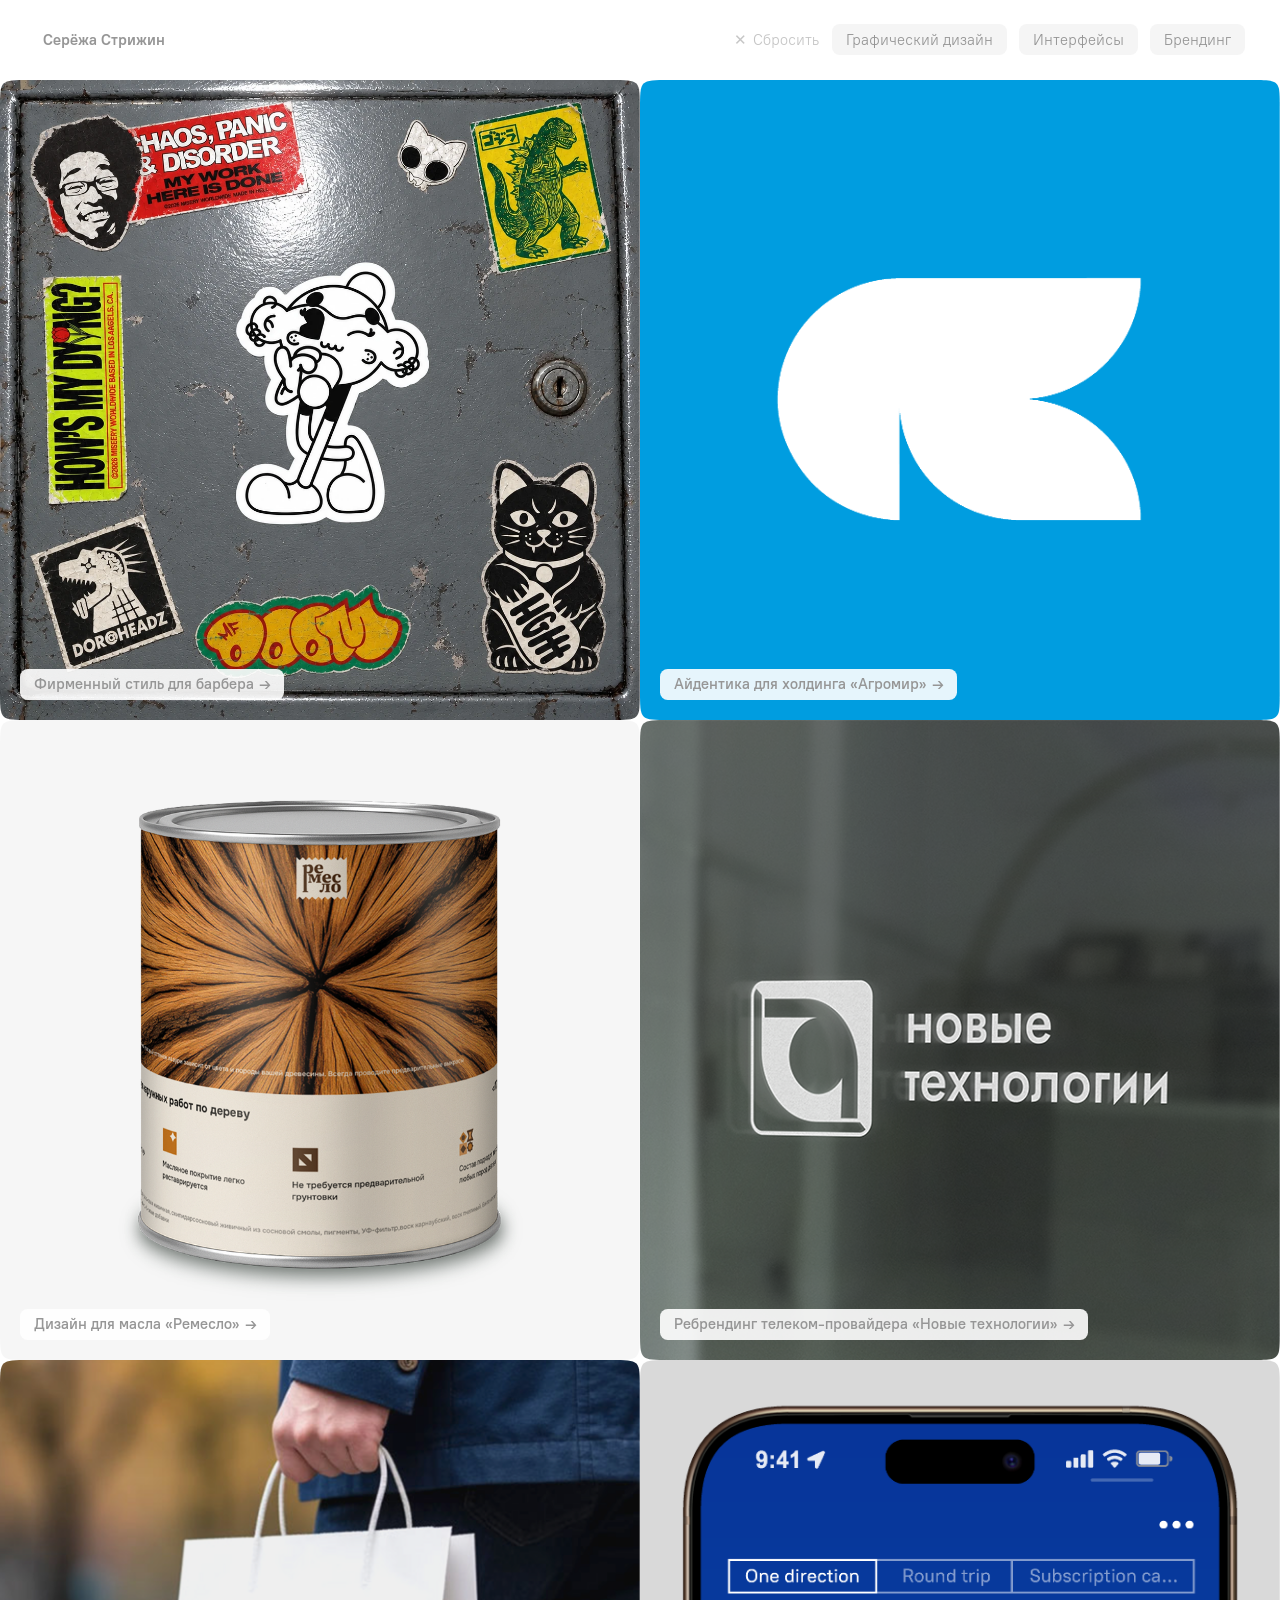
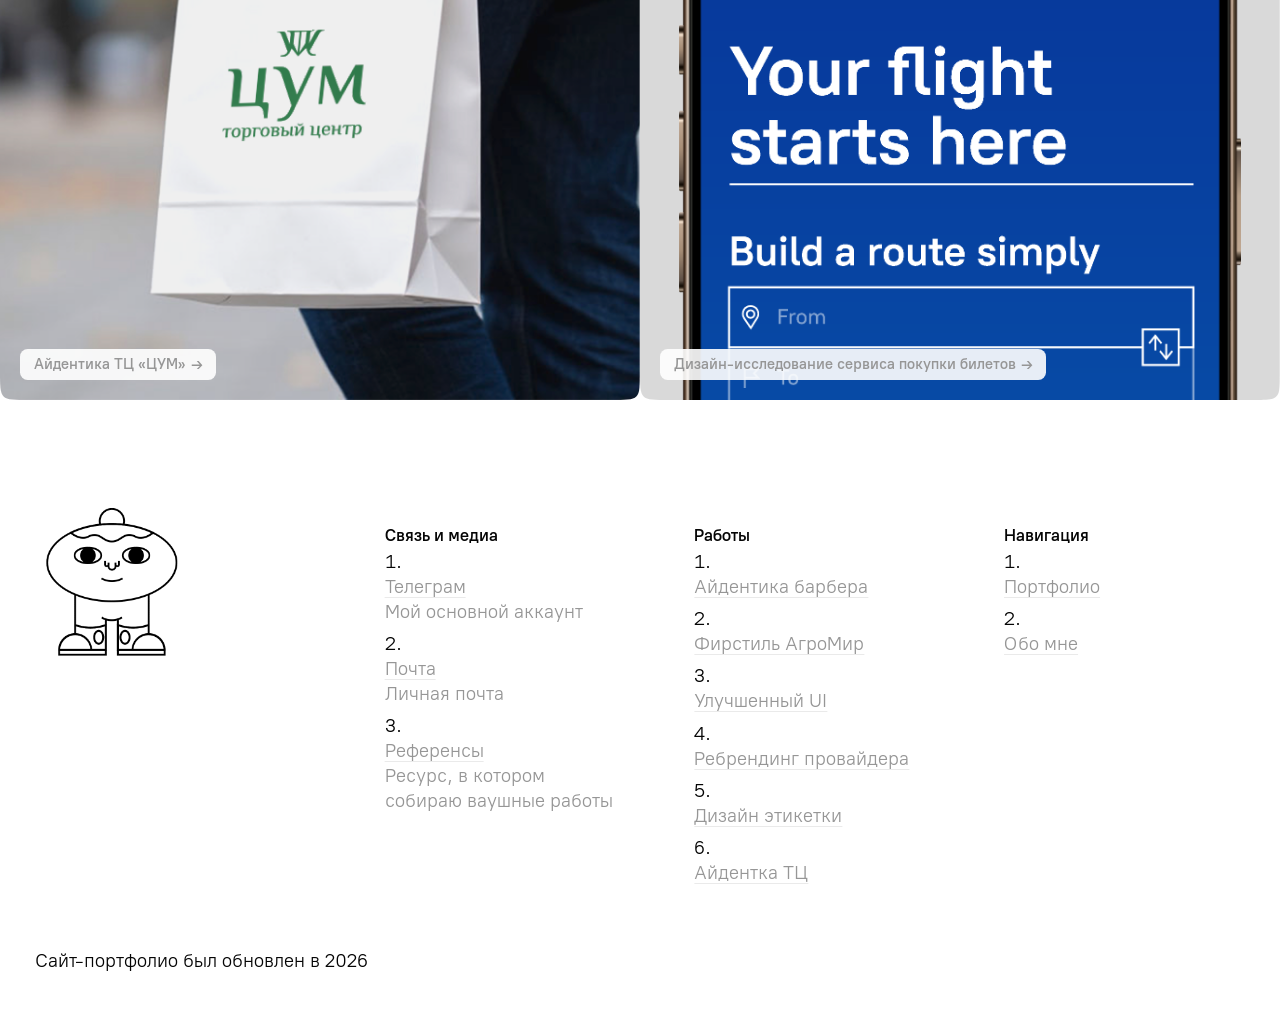
==== index.html @ 68e9109d "Update index.html" ====
<!DOCTYPE html>
<html lang="ru">
  <head>
    <meta charset="utf-8">
    <title>Портфолио</title>
    <meta name="description" content="Портфолио дизайнера Серёжи Стрижина: фирменные стили, интерфейсы и брендинг. Айдентика, упаковка, UI.">
    <meta property="og:type" content="website">
    <meta property="og:site_name" content="Серёжа Стрижин">
    <meta property="og:locale" content="ru_RU">
    <meta property="og:title" content="Портфолио — Серёжа Стрижин">
    <meta property="og:description" content="Фирменные стили, интерфейсы и брендинг. Айдентика, упаковка, UI.">
    <meta property="og:url" content="https://quickystart.github.io/portfolio-3/index.html">
    <meta property="og:image" content="https://quickystart.github.io/portfolio-3/images/og.jpg">
    <meta property="og:image:secure_url" content="https://quickystart.github.io/portfolio-3/images/og.jpg">
    <meta property="og:image:type" content="image/jpeg">
    <meta property="og:image:width" content="1200">
    <meta property="og:image:height" content="630">
    <meta property="og:image:alt" content="Портфолио Серёжи Стрижина">
    <meta name="twitter:card" content="summary_large_image">
    <meta name="twitter:title" content="Портфолио — Серёжа Стрижин">
    <meta name="twitter:description" content="Фирменные стили, интерфейсы и брендинг. Айдентика, упаковка, UI.">
    <meta name="twitter:image" content="https://quickystart.github.io/portfolio-3/images/og.jpg">
    <link rel="icon" type="image/png" href="images/favicon-inverted.png">
    <meta name="viewport" content="width=device-width, initial-scale=1">
    <link rel="stylesheet" href="css/colors.css">
    <link rel="stylesheet" href="css/reset.css">
    <link rel="stylesheet" href="css/settings.css">
    <link rel="stylesheet" href="css/layout.css">
    <link rel="stylesheet" href="css/ids.css">
    <link rel="stylesheet" href="css/gallery.css">
    <link rel="stylesheet" href="css/navbar.css">
    <link rel="stylesheet" href="css/promo-block.css">
    <link rel="stylesheet" href="css/footnotes.css">
    <style>
      .ids header > a {
        text-decoration: none;
        font-size: 0.805em;
      }
      .ids header > a strong {
        font-weight: bold;
      }

      .ids .ids__sequence-item > a > figure > h5 {
        display: inline-flex;
        align-items: center;
        right: auto;
        max-width: calc(100% - var(--ids__density) * 2em);
        padding: 0.35em 0.9em;
        background: rgba(255, 255, 255, 0.9);
        border-radius: 0.5em;
        corner-shape: squircle;
        text-decoration: none;
        color: rgb(var(--ids__link-RGB));
        font-size: 0.805em;
        font-weight: 600;
        transition: color 0.5s ease, background 0.5s ease;
      }
      .ids .ids__sequence-item > a:hover > figure > h5 {
        color: rgb(85, 85, 85);
        transition: color 0s ease;
      }
      .ids .ids__sequence-item > a > figure > h5 .ids-card-arrow {
        margin-left: 0.3em;
      }

      @media (width < 765px) {
        .ids .ids__sequence-item > a > figure {
          position: relative;
          display: flex;
          flex-direction: column;
          background: rgba(243, 243, 243, 0.85);
          backdrop-filter: blur(20px);
          -webkit-backdrop-filter: blur(20px);
        }
        .ids .ids__sequence-item > a[href="jarofoil_up.html"] > figure {
          background: rgba(241, 241, 241, 0.85);
          backdrop-filter: blur(20px);
          -webkit-backdrop-filter: blur(20px);
        }
        .ids .ids__sequence-item > a[href="jarofoil_up.html"] > figure > .jarofoil-up-img {
          display: block;
          overflow: hidden;
        }
        .ids .ids__sequence-item > a[href="jarofoil_up.html"] > figure > .jarofoil-up-img > img {
          border-radius: 0;
          transform: scale(1.1) translateY(-4%);
          transform-origin: top center;
        }
        .ids .ids__sequence-item > a > figure > h5 {
          position: static;
          left: auto;
          right: auto;
          bottom: auto;
          display: flex;
          align-items: center;
          justify-content: space-between;
          gap: 0.5em;
          max-width: none;
          background: none;
          padding: 0.7em 0.9em;
          margin: 0;
          color: rgb(85, 85, 85);
          font-size: 0.805em;
          font-weight: 600;
          text-align: left;
        }
        .ids .ids__sequence-item > a > figure > h5 .ids-card-arrow {
          flex: none;
          display: inline-flex;
          align-items: center;
          justify-content: center;
          width: 1.5em;
          height: 1.5em;
          padding-bottom: 0.15em;
          border-radius: 50%;
          background: rgb(85, 85, 85);
          color: rgb(var(--ids__background-RGB));
          line-height: 1;
        }
        .ids .ids__sequence-item a[href="jarofoil.html"] h5 {
          color: rgb(85, 85, 85);
        }
        .ids .ids__sequence-item > a:hover > figure > h5 {
          color: rgb(85, 85, 85);
          transition: color 0.5s ease;
        }
        .ids .ids__sequence.XL {
          padding: 0 calc(var(--ids__density) * 0.6em);
          --gap: 1em;
        }
      }

      body.no-scroll,
      html.no-scroll {
        overflow: hidden;
      }

      .burger {
        display: none;
        flex-direction: column;
        justify-content: center;
        gap: 4.2px;
        width: 24.5px;
        padding: 0;
        border: none;
        background: transparent;
        cursor: pointer;
      }
      .burger span {
        display: block;
        width: 100%;
        height: 1.4px;
        background: rgb(var(--ids__link-RGB));
        border-radius: 1.4px;
        transition: transform 0.3s ease, opacity 0.3s ease;
      }
      .burger.open span:first-child {
        transform: translateY(1.4px) rotate(45deg);
      }
      .burger.open span:last-child {
        transform: translateY(-4.2px) rotate(-45deg);
      }

      #filters .filter input[type="checkbox"] {
        appearance: none;
        -webkit-appearance: none;
        width: 0.55em;
        height: 0.55em;
        flex: none;
        margin: 0 0.72em 0 0;
        border: none;
        border-radius: 50%;
        background: rgba(128, 128, 128, 0.2);
        transition: background 0.15s ease;
        pointer-events: none;
        cursor: pointer;
      }
      #filters .filter input[type="checkbox"]:checked {
        background: rgb(var(--ids__hover-RGB));
      }

      #filters .filter-reset {
        display: none;
      }

      @media (width <= 766px) {
        header {
          position: relative;
          padding-left: calc(var(--ids__density) * 0.6em - 0.37em + 0.61em);
          padding-right: calc(var(--ids__density) * 0.6em);
        }
        .burger {
          display: flex;
          z-index: 11;
          margin-right: 0.61em;
        }
        #filters {
          display: flex;
          flex-direction: column;
          align-items: flex-start;
          gap: 0;
          width: min(75vw, max-content);
          margin: 0;
          font-size: 1.3em;
          position: absolute;
          top: calc(100% - 0.5em);
          right: 0.725em;
          padding: 0 4.478976em 0 1.44em;
          background: rgba(var(--ids__background-RGB), 0.95);
          backdrop-filter: blur(8px);
          -webkit-backdrop-filter: blur(8px);
          border: 0.5px solid rgba(128, 128, 128, 0.3);
          border-radius: var(--ids__radius);
          corner-shape: squircle;
          box-shadow: 0 8px 24px rgba(0, 0, 0, 0.15);
          opacity: 0;
          visibility: hidden;
          pointer-events: none;
          transform: translateY(-0.5em);
          overflow: hidden;
          transition: transform 0.25s ease, opacity 0.25s ease, visibility 0.25s;
          z-index: 10;
        }
        #filters.open {
          opacity: 1;
          visibility: visible;
          pointer-events: auto;
          transform: translateY(0);
        }
        #filters .filter {
          display: flex;
          align-items: center;
          text-align: left;
          aspect-ratio: auto;
          padding: 0;
          margin: 0.4em 0;
          border: none;
          box-shadow: none;
          background: transparent;
          border-radius: 0;
          text-decoration: none;
          color: rgb(var(--ids__link-RGB));
          font-size: 0.69em;
          font-weight: 400;
        }
        #filters .filter:hover {
          color: rgb(var(--ids__link-RGB));
          text-decoration-color: transparent;
        }
        #filters .filter:first-child {
          margin-top: 1.6em;
        }
        #filters .filter:last-child {
          margin-bottom: 1.6em;
        }
        #filters .filter strong {
          margin: 0;
          font-weight: inherit;
        }
        #filters .filter-reset {
          display: inline-flex;
          align-items: center;
          margin: 0.4em 0 1.6em;
          padding: 0.35em 0.9em;
          border: none;
          background: rgba(128, 128, 128, 0.08);
          border-radius: 0.5em;
          corner-shape: squircle;
          overflow: hidden;
          color: rgba(var(--ids__link-RGB), 0.55);
          font-family: inherit;
          font-size: 0.805rem;
          font-weight: 400;
          line-height: inherit;
          cursor: pointer;
          pointer-events: none;
          transition: color 0.5s ease, background 0.5s ease;
        }
        #filters .filter-reset::before {
          content: "✕";
          margin-right: 0.4em;
        }
        #filters .filter-reset.is-active {
          color: rgb(85, 85, 85);
          pointer-events: auto;
        }
        #filters .filter-reset.is-active:hover {
          color: rgb(var(--ids__hover-RGB));
          background: rgba(var(--ids__hover-RGB), 0.12);
          transition: color 0s ease, background 0s ease;
        }
      }

      @media (width > 766px) {
        header {
          align-items: center;
        }
        #filters {
          display: flex;
          align-items: center;
          flex-wrap: wrap;
          justify-content: flex-end;
          gap: calc(var(--ids__density) * 0.5em);
        }
        #filters .filter input[type="checkbox"] {
          display: none;
        }
        #filters .filter {
          display: inline-flex;
          align-items: center;
          padding: 0.35em 0.9em;
          background: rgba(128, 128, 128, 0.08);
          border-radius: 0.5em;
          corner-shape: squircle;
          overflow: hidden;
          text-decoration: none;
          color: rgb(var(--ids__link-RGB));
          font-size: 0.805em;
          font-weight: 400;
          transition: color 0.5s ease, background 0.5s ease;
        }
        #filters .filter strong {
          margin: 0;
          font-weight: inherit;
        }
        #filters .filter:hover {
          color: rgb(85, 85, 85);
          transition: color 0s ease;
        }
        #filters .filter:has(input:checked) {
          color: rgb(var(--ids__hover-RGB));
          background: rgba(var(--ids__hover-RGB), 0.12);
        }
        #filters .filter-reset {
          display: inline-flex;
          align-items: center;
          order: -1;
          margin: 0;
          padding: 0;
          border: none;
          background: none;
          color: rgba(var(--ids__link-RGB), 0.55);
          font-family: inherit;
          font-size: 0.805em;
          font-weight: 400;
          line-height: inherit;
          cursor: pointer;
          pointer-events: none;
          transition: color 0.5s ease;
        }
        #filters .filter-reset::before {
          content: "✕";
          margin-right: 0.4em;
        }
        #filters .filter-reset.is-active {
          color: rgb(85, 85, 85);
          pointer-events: auto;
        }
        #filters .filter-reset.is-active:hover {
          color: rgb(var(--ids__hover-RGB));
          transition: color 0s ease;
        }
      }
    </style>
  </head>
  
<header style="justify-content: space-between;">
    <a href="aboutme_new.html"><strong>Серёжа Стрижин</strong></a>
    <button class="burger" id="burger" aria-label="Меню" aria-expanded="false">
        <span></span><span></span>
    </button>
<div id="filters">
        <a href="#" class="filter" data-filter="design"><input type="checkbox"><strong>Графический дизайн</strong></a>
        <a href="#" class="filter" data-filter="ux"><input type="checkbox"><strong>Интерфейсы</strong></a>
        <a href="#" class="filter" data-filter="branding"><input type="checkbox"><strong>Брендинг</strong></a>
        <button type="button" class="filter-reset">Сбросить</button>
    </div>
</header>
  
<body class="ids">
<main>
<div>
<div class="section">
<div class="ids__sequence XL">

                  <div class="ids__sequence-item" data-category="branding">
                 <a href="motherofcuts.html">
                  <figure class="ids__rounded">
                    <img src="images/gallery/moc_bunner.webp">
                    <h5>Фирменный стиль для барбера <span class="ids-card-arrow">→</span></h5>
                  </figure>
                </a>
                </div>
  
                  <div class="ids__sequence-item" data-category="branding">
                 <a href="agromir_up.html">
                  <figure class="ids__rounded">
                    <img src="images/gallery/agromir_new_button_image.webp">
                    <h5>Айдентика для холдинга «Агромир» <span class="ids-card-arrow">→</span></h5>
                  </figure>
                </a>
                </div>
  
                <div class="ids__sequence-item" data-category="design">
                 <a href="jarofoil_up.html">
                  <figure class="ids__rounded">
                    <span class="jarofoil-up-img"><img src="images/gallery/jar_bunner_2.4.webp"></span>
                    <h5 class="jarofoil-up-label">Дизайн для масла «Ремесло» <span class="ids-card-arrow">→</span></h5>
                  </figure>
                </a>
                </div>
  
                 <div class="ids__sequence-item" data-category="branding">
                 <a href="newtech_up.html">
                  <figure class="ids__rounded">
                    <img src="images/gallery/newtech_1.webp">
                    <h5>Ребрендинг телеком-провайдера «Новые технологии» <span class="ids-card-arrow">→</span></h5>
                  </figure>
                  </a>
                </div>

                <div class="ids__sequence-item" data-category="branding">
                   <a href="tsum_up.html">
                    <figure class="ids__rounded">
                    <img src="images/gallery/tsum_2.webp">
                    <h5>Айдентика ТЦ «ЦУМ» <span class="ids-card-arrow">→</span></h5>
                    </figure>
                    </a>
                    </div>
  
                <div class="ids__sequence-item" data-category="ux">
                 <a href="better_ui.html">
                  <figure class="ids__rounded">
                    <img src="images/gallery/better_ui_button.webp">
                    <h5>Дизайн-исследование сервиса покупки билетов <span class="ids-card-arrow">→</span></h5>
                  </figure>
                </a>
                </div>

</div>
</div>
</div>
</main>
</body>

<footer>
<div class="ids__space L"></div>
        <div class="ids__sequence M gap-L">
            <div class="ids__sequence-item"><img src="images/gallery/loop_animation.gif" style="width: 55%" alt=""></div>
            <ol class="ids__sequence-item">
            <h5>Связь и медиа</h5>
            <hgroud>
            <li><a href="https://t.me/thestryjin"><p>Телеграм</p></a></li>
            <p style="color: rgb(var(--ids__link-RGB))">Мой основной аккаунт</p></hgroud>
            <hgroud>
            <div class="ids__space S"></div>
            <li><a href="mailto:strijyn@proton.me"><p>Почта</p></a></li>
            <p style="color: rgb(var(--ids__link-RGB))">Личная почта</p></hgroud>
            <hgroud>
            <div class="ids__space S"></div>
            <li class=""><a href="https://t.me/theauthoris"><p>Референсы</p></a></li>
            <p style="color: rgb(var(--ids__link-RGB))">Ресурс, в котором собираю ваушные работы</p></hgroud>
            </ol>
            <ol class="ids__sequence-item">
            <h5>Работы</h5>
            <li class=""><a href="motherofcuts.html"><p>Айдентика барбера</p></a></li>
            <div class="ids__space S"></div>
            <li class=""><a href="agromir_up.html"><p>Фирстиль АгроМир</p></a></li>
            <div class="ids__space S"></div>
            <li class=""><a href="better_ui.html"><p>Улучшенный UI</p></a></li>
            <div class="ids__space S"></div>
            <li><a href="newtech_up.html"><p>Ребрендинг провайдера</p></a></li>
            <div class="ids__space S"></div>
                <li><a href="jarofoil_up.html"><p>Дизайн этикетки</p></a></li>
            <div class="ids__space S"></div>
            <li><a href="tsum_up.html"><p>Айдентка ТЦ</p></a></li>
            </ol>
            <ol class="ids__sequence-item">
            <h5>Навигация</h5>
            <li><a href="index.html"><p>Портфолио</p></a></li>
            <div class="ids__space S"></div>
            <li><a href="aboutme_new.html"><p>Обо мне</p></a></li>
            <div class="ids__space S"></div>
            </ol>
        </div>
        <p>Сайт-портфолио был обновлен в 2026</p>
</footer>

<body class="ids">
    <script src="./js/lib/photoswipe.umd.min.js"></script>
    <script src="./js/lib/photoswipe-lightbox.umd.min.js"></script>
    <script src="./js/gallery.js"></script>

    <script src="./js/sleepy.js"></script>
    <script src="./js/footnotes.js"></script>
    <script src="./js/promo-block.js"></script>
  
    <script>
    const burger = document.getElementById('burger');
    const filters = document.getElementById('filters');
    const links = document.querySelectorAll('#filters .filter');
    const items = document.querySelectorAll('main .ids__sequence-item');

    burger.addEventListener('click', () => {
        const isOpen = filters.classList.toggle('open');
        burger.classList.toggle('open', isOpen);
        burger.setAttribute('aria-expanded', isOpen);
    });

    function applyFilter() {
        const selected = new Set(
            [...links].filter(l => l.querySelector('input[type="checkbox"]').checked).map(l => l.dataset.filter)
        );
        items.forEach(item => {
            const cat = item.getAttribute('data-category');
            const show = selected.size === 0 || selected.has(cat);
            item.style.display = show ? '' : 'none';
        });
        resetButton.classList.toggle('is-active', selected.size > 0);
    }

    links.forEach(link => {
        link.addEventListener('click', (e) => {
            e.preventDefault();
            const box = link.querySelector('input[type="checkbox"]');
            box.checked = !box.checked;
            applyFilter();
        });
    });

    const resetButton = document.querySelector('#filters .filter-reset');
    resetButton.addEventListener('click', () => {
        links.forEach(link => {
            const box = link.querySelector('input[type="checkbox"]');
            if (box) box.checked = false;
        });
        applyFilter();
    });
    </script>
    </body>
  </html>
---- css/colors.css ----
:root {
  --ids__text-RGB:        5, 5, 5;
  --ids__link-RGB:        150, 150, 150;
  --ids__hover-RGB:       0, 250, 0;
  --ids__accent-RGB:      253, 47, 75;
  --ids__code-RGB:        115, 120, 125;
  --ids__mark-RGB:        255, 225, 0;
  --ids__surface-RGB:     238, 240, 242;
  --ids__background-RGB:  255, 255, 255;
}

body {
  color: rgba(var(--ids__text-RGB), 1);
  background-color: rgba(var(--ids__background-RGB), 1);
}
---- css/settings.css ----
* {
  box-sizing: border-box;
}

/* Fonts */

@font-face {
  font-family: "Root UI";
  font-style: normal;
  font-display: swap;
  src: url("../fonts/pt-root-ui_vf.woff2") format("woff2"),
    url("../fonts/pt-root-ui_vf.woff") format("woff");
  font-weight: 300 700;
}

body {
  font-family: "Root UI";
  -webkit-font-smoothing: antialiased;
  font-weight: 400;
}

/* Density and radius */

:root {
  --ids__density: 1.3;
  --ids__radius: 1.5em;
}

body {
  font-size: 1em;
  line-height: var(--ids__density);
}


html {
  /* Font-size calculation using variables */

  --mobile-font-size-min: 15;
  --mobile-font-size-max: 32;

  --desktop-font-size-min: 11.5;
  --desktop-font-size-max: 22.5;

  --mobile-viewport-min: 320;
  --mobile-desktop-breakpoint: 768;
  --desktop-viewport-max: 1500;

  font-size: calc(var(--mobile-font-size-min) * 1px);

  @media screen and (min-width: 320px) {
    font-size: calc(
      var(--mobile-font-size-min) * 1px +
        (var(--mobile-font-size-max) - var(--mobile-font-size-min)) *
        (
          (100vw - var(--mobile-viewport-min) * 1px) /
            (var(--mobile-desktop-breakpoint) - var(--mobile-viewport-min))
        )
    );
  }

  @media screen and (min-width: 768px) {
    font-size: calc(
      var(--desktop-font-size-min) * 1px +
        (var(--desktop-font-size-max) - var(--desktop-font-size-min)) *
        (
          (100vw - var(--mobile-desktop-breakpoint) * 1px) /
            (var(--desktop-viewport-max) - var(--mobile-desktop-breakpoint))
        )
    );
  }

  @media screen and (min-width: 1500px) {
    font-size: calc(var(--desktop-font-size-max) * 1px);
  }


}

/* Smooth scroll for anchored links */

@media (prefers-reduced-motion: no-preference) {
  html {
    scroll-behavior: smooth;
  }
}
---- css/layout.css ----
.ids__space {
  height: calc(var(--ids__density) * 0.7em);

  &.S {
    height: calc(var(--ids__density) * 0.3em);
  }
  &.M {
    height: calc(var(--ids__density) * 1.4em);
  }
  &.L {
    height: calc(var(--ids__density) * 2.4em);
  }
  &.XL {
    height: calc(var(--ids__density) * 4em);
  }
}

.ids__wrapper {
  position: relative;
  width: 75%;
  margin: 0 auto;

  @media (width < 767px) {
    width: 100%;
    padding: 0 calc(var(--ids__density) * 0.6em);
  }
  
  &.L {
    width: 85%;

    @media (width < 767px) {
      width: 100%;
      padding: 0 calc(var(--ids__density) * 0.6em);
    }
  }
  &.XL {
    width: 100%;
    padding: 0 calc(var(--ids__density) * 0.75em);

    @media (width < 767px) {
      padding: 0 calc(var(--ids__density) * 0.6em);
    }
  }
  &.XXL {
    width: 100%;

    @media (width < 767px) {
      padding: 0;
    }
  }

  & .ids__text-width {
    width: 100%;

    @media (width < 767px) {
      width: 100%;
    }
  }
}

.ids__sequence {
  display: flex;
  flex-wrap: wrap;
  margin-bottom: calc(var(--ids__density) * 0.4em);
  --gap: 0em;
  gap: var(--gap);

  &.gap-L {
    --gap: 1.5em;
    margin-bottom: calc(var(--gap) * 1.5);
  }

  &.gap-M {
    --gap: 1em;
    margin-bottom: calc(var(--gap) * 1.5);
  }

  &.gap-S {
    --gap: 0.5em;
    margin-bottom: calc(var(--gap) * 1.5);
  }

  .ids__sequence-item {
    --columns: 4;
    width: calc((100% - var(--gap) * (var(--columns) - 1)) / var(--columns));

    @media (width < 767px) {
      --columns: 0;
    }
  }

  &.XL {
    .ids__sequence-item {
      --columns: 2;

      @media (width < 767px) {
        --columns: 1;
      }
    }
  }

  &.L {
    .ids__sequence-item {
      --columns: 3;

      @media (width < 767px) {
        --columns: 2;
      }
    }
  }

  &.S {
    .ids__sequence-item {
      --columns: 6;

      @media (width < 767px) {
        --columns: 3;
      }
    }
  }
}

.ids__rounded {
  border-radius: var(--ids__radius);
  corner-shape: squircle;
  overflow: hidden;
}

@supports not (corner-shape: squircle) {
  .ids__rounded {
    border-radius: 0;
    border-radius: initial;
    mask:
      url('data:image/svg+xml;utf-8,<svg xmlns="http://www.w3.org/2000/svg" width="100" height="100"><path d="m0,1 c0,-1 0,-1 1,-1 l99,0 l0,100 l-100,0 Z"/></svg>') top left / calc(var(--ids__radius) * 100) no-repeat intersect,
      url('data:image/svg+xml;utf-8,<svg xmlns="http://www.w3.org/2000/svg" width="100" height="100"><path d="m0,0 l99,0 c1,0 1,0 1,1 l0,99 l-100,0 l0,-100 Z"/></svg>') top right / calc(var(--ids__radius) * 100) no-repeat intersect,
      url('data:image/svg+xml;utf-8,<svg xmlns="http://www.w3.org/2000/svg" width="100" height="100"><path d="m0,0 l100,0 l0,99 c0,1 -0,1 -1,1 l-99,0 Z"/></svg>') bottom right / calc(var(--ids__radius) * 100) no-repeat intersect,
      url('data:image/svg+xml;utf-8,<svg xmlns="http://www.w3.org/2000/svg" width="100" height="100"><path d="m0,0 l100,0 l0,100 l-99,0 c-1,0 -1,-0 -1,-1 Z"/></svg>') bottom left / calc(var(--ids__radius) * 100) no-repeat intersect
    ;
  }
}

header {
  padding: calc(var(--ids__density) * 0.98em) calc(var(--ids__density) * 1.4em);
    display: flex;
    justify-content: center;
}

footer {
    padding: calc(var(--ids__density) * 1.4em);
    padding: calc(var(--ids__density) * 1.4em);
}

header a[href="index.html"] {
  display: inline-flex;
  align-items: center;
  padding: 0.35em 0.9em;
  background: rgba(128, 128, 128, 0.08);
  border-radius: 0.5em;
  corner-shape: squircle;
  overflow: hidden;
  text-decoration: none;
  color: rgb(var(--ids__link-RGB));
  font-size: 0.805em;
  font-weight: 400;
  transition: color 0.5s ease, background 0.5s ease;
}
header a[href="index.html"] strong {
  font-weight: 400;
}
header a[href="index.html"]:hover {
  color: rgb(var(--ids__hover-RGB));
  background: rgba(var(--ids__hover-RGB), 0.12);
  transition: color 0s ease, background 0s ease;
}
---- css/ids.css ----
.ids {
  & a {
    color: rgb(var(--ids__link-RGB));
    text-decoration: underline;
    will-change: color;
    text-decoration-thickness: 1px;
    text-underline-offset: 0.2em;
    text-decoration-skip-ink: none;
    text-decoration-color: rgba(var(--ids__link-RGB), 0.2);
    transition:
      color 0.5s ease,
      text-decoration 0.5s ease;

    &:hover {
      color: rgb(var(--ids__hover-RGB));
      text-decoration-color: rgba(var(--ids__hover-RGB), 0.2);
      transition:
        color 0s ease,
        text-decoration 0s ease;
    }
  }

  .ids__promo-link {
    display: flex;

    & a {
      display: inline-block;
      padding: 0.45em 0.6em 0.5em;
      border: 1px solid rgba(var(--ids__text-RGB), 0.5);
      border-right: 0;

      &:hover {
        background-color:rgba(var(--ids__hover-RGB), 0.1)
      }

      &:first-child {
        border-radius: 0.3em 0 0 0.3em;
        padding-left: 1em;
      }

      &:last-child {
        border-radius: 0 0.3em 0.3em 0;
        padding-right: 1em;
        border-right: 1px solid rgba(var(--ids__text-RGB), 0.5)
      }

      &.active {
        color: RGB(var(--ids__text-RGB));
        background-color: rgba(var(--ids__text-RGB), 0.05);
        -webkit-text-decoration: none;
        text-decoration: none;
        cursor: default;
      }

      &.active::after {
        content: " ↓";
      }
    }
  }

  & p {
    margin-top: 0;
    margin-bottom: calc(var(--ids__density) * 0.0em);

    &.loud {
      font-size: 2em;
      line-height: 1.2;
    }

    &.huge {
      font-size: 6em;
      line-height: 1;
      -webkit-text-stroke: 1px rgba(var(--ids__text-RGB), 1);
      -webkit-text-fill-color:transparent;

      @media (max-width: 767px) {
        &.huge {
          font-size: 3.2em;
        }
      }

      @media (max-width: 549.98px) {
        &.huge {
          font-size: 2.8em;
        }
      }
    }
  }

  & h1,
  & h2,
  & h3,
  & h4,
  & h5,
  & h6 {
    margin: 0;
    font-weight: 600;
  }

  & h1 {
    font-size: 3.6em;
    font-weight: 700;
    letter-spacing: -0.01em;
    line-height: calc(var(--ids__density) / 1.3);
    margin-bottom: 0.4em;

    @media (width < 767px) {
      font-size: 2.6em;
    }

    &.S {
      font-size: 2.4em;
      font-weight: 650;
    }
    &.XS {
      font-size: 1.5em;
      font-weight: 600;
    }
  }

  & h2 {
    font-size: 2.4em;
    font-weight: 650;
    line-height: calc(var(--ids__density) / 1.2);
    margin-bottom: 0.5em;

    &.XS {
      font-size: 1.5em;
      font-weight: 600;
    }
  }

  & h3 {
    font-size: 1.5em;
    line-height: calc(var(--ids__density) / 1.1);
    margin-bottom: 0.6em;
  }

  & h4 {
    font-size: 1.1em;
    line-height: var(--ids__density);
    margin-bottom: 0;
  }

  & h5 {
    font-size: 0.9em;
    line-height: var(--ids__density);
    margin-bottom: 0.2em;
  }

  & h6 {
    font-size: 0.8em;
    text-transform: uppercase;
    letter-spacing: 0.05em;
    line-height: var(--ids__density);
    margin-bottom: 0.5em;
  }

  & strong,
  & b {
    margin-left: 0.5em;
    margin-right: 0.5em;
    font-weight: 600;
  }

  & mark {
    color: rgb(var(--ids__text-RGB));
    background-color: rgb(var(--ids__mark-RGB));
  }

    & ul, {
    }
  & ol {
    margin: 0 0 calc(var(--ids__density) * 0.75em) 0;
    padding: 0;

    & li {
        position: relative;
        display: flex;
        margin-bottom: 0;
    }
  }

  & ul {
      padding-left: 0;
      margin-top: 0;
      margin-bottom: 0;
    & li {
      list-style-type: none;
      padding: 0;
      }
    }
  }

  & ol {
    & li {
      list-style: decimal inside none;
    }
  }

  & blockquote {
    font-size: 1.4em;
    line-height: var(--ids__density);
    margin: 0;
    padding-left: calc(var(--ids__density) * 0.75em);
    margin-bottom: calc(var(--ids__density) * 1em);
  }

  & aside {
    margin: 0;
    margin-bottom: calc(var(--ids__density) * 0.5em);
    background: rgb(var(--ids__surface-RGB));
    padding-top: calc(var(--ids__density) * 0.4em);
    padding-right: calc(var(--ids__density) * 1.5em);
    padding-bottom: calc(var(--ids__density) * 0.4em);
    padding-left: calc(var(--ids__density) * 0.5em);
    border-radius: 0.2em;

    @media (width < 767px) {
      padding-right: calc(var(--ids__density) * 0.75em);
    }
  }

  & code {
    margin-bottom: 0.2em;
    font-size: 0.9em;
    font-family: "Root UI";
    letter-spacing: 0.02em;
    font-weight: 450;
    padding: 0.1em 0.25em;
    border-radius: 0.2em;
    color: rgba(var(--ids__code-RGB), 1);
    border: 1px solid rgba(var(--ids__code-RGB), 0.1);
    background: rgba(var(--ids__code-RGB), 0.1);
  }

  & figure {
    margin: 0 0 calc(var(--ids__density) * 0.5em) 0;

    &.XXS,
    &.ids__figure__XXS {
      width: 25%;
    }
    &.XS,
    &.ids__figure__XS {
      width: 50%;
    }
    &.S,
    &.ids__figure__S {
      width: 75%;
    }

    & figcaption {
      margin-top: calc(var(--ids__density) * 0.25em);
      font-size: 0.8em;
      line-height: var(--ids__density);
      opacity: 0.7;
    }
  }

  & details {
    padding: 0.5em;
    cursor: pointer;
    border-radius: var(--ids__radius);

    & summary {
      padding-bottom: var(--ids__micro-padding);
    }
  }

  & table {
    border-spacing: 0;
    background-color: inherit;

    @media (max-width: 768px) {
      font-size: 0.7em;
    }

    thead {
      background-color: inherit;
    }

    tr {
      background-color: inherit;

      & th {
        position: sticky;
        top: 0px;
        text-align: left;
        border-bottom: 2px solid rgba(var(--ids__text-RGB), 1);
        padding-bottom: 0.3em;
        background-color: inherit;

        @media (max-width: 768px) {
          padding-top: 0.8em;
        }
      }

      & td {
        padding: 0.8em 0.5em 1em 0;
        border-bottom: 1px solid rgba(var(--ids__text-RGB), 0.5);
        vertical-align: top;
      }

      &:last-child {
        & td {
          border-bottom: none;
        }
      }
    }
  }

  & hr {
    border-top-color: rgba(var(--ids__text-RGB), 0.2);
    border-bottom: 0;
  }
}

.ids .ids__keywords code {
  display: inline-block;
  margin-bottom: 0.6em;
}

/* Captions overlaid inside their card image */
.ids .ids__sequence-item > a {
  display: block;
  text-decoration: none;
}

.ids .ids__sequence-item > a > figure {
  position: relative;
  margin-bottom: 0;
}

.ids .ids__sequence-item > a > figure > h5 {
  position: absolute;
  z-index: 1;
  left: calc(var(--ids__density) * 1em);
  right: calc(var(--ids__density) * 1em);
  bottom: calc(var(--ids__density) * 1em);
  margin: 0;
  color: rgb(var(--ids__background-RGB));
  text-align: left;
  transition: color 0.5s ease;
}

.ids .ids__sequence-item > a:hover > figure > h5 {
  color: rgb(var(--ids__hover-RGB));
  transition: color 0s ease;
}

.ids .ids__sequence-item a[href="jarofoil.html"] h5 {
  color: rgb(var(--ids__link-RGB));
}
---- css/gallery.css ----
@import 'lib/photoswipe.css';

ids-gallery, .ids__gallery {
    display: flex;
    flex-direction: column;
    flex-wrap: wrap;
    gap: 0.5    em;


    figure {
        flex: 1;

        &:focus-within:has(a:focus-visible) {
            outline: 2px solid rgb(var(--ids__link-RGB));
            outline-offset: 2px;
        }

        a:hover, a:focus-visible {
            opacity: 0.9;
        }

        img {
            object-fit: contain;
            max-height: 100%;
            max-width: 100%;
        }

        figcaption {
            margin-right: -25%;
        }
    }
}

/* Split layout: text left, images right */
@media (width >= 767px) {
    .ids-gallery--split {
        position: relative;
        display: grid;
        grid-template-columns: minmax(0, 2fr) minmax(0, 3fr);
        align-items: start;
        column-gap: calc(var(--ids__density) * 1.5em);
        row-gap: 0;
    }

    .ids-gallery--split > figure {
        grid-column: 2;
    }

    .ids-gallery--split > .ids__text-widt {
        position: absolute;
        top: 0;
        left: 0;
        width: calc((100% - var(--ids__density) * 1.5em) * 0.4);
    }

    .ids-gallery--split > .ids__space {
        grid-column: 2;
    }

    .ids-gallery--split > .ids__space:has(+ .ids__text-widt) {
        display: none;
    }
}

/* PhotoSwipe lightbox caption */
.pswp .pswp__caption {
    position: absolute;
    display: grid;
    left: 0;
    right: 0;
    bottom: calc(var(--ids__density, 1.5) * 1em);

    figcaption {
        place-self: center;
        color: rgb(var(--ids__background-RGB));
        background: rgba(var(--ids__text-RGB), 0.8);
        font-size: 0.8em;
        line-height: var(--ids__density, 1.5);
        padding: 0.4em 0.8em;
        text-align: center;
        max-width: 80%;

        a {
            color: inherit;
            text-decoration: underline;
            text-underline-offset: 0.15em;

            &:hover {
                opacity: 0.7;
            }
        }
    }


}
---- css/navbar.css ----
.ids__navbar {
    display: block;
    position: fixed;
    top: 0.3em;
    right: 0.3em;
    z-index: 1;

    @media (width < 767px) {
        position: static;
        margin: 1em 0;

    }
}

.ids__link {
    display: block;
    position: fixed;
    top: 0.3em;
    right: 0.3em;
    z-index: 1;

    @media (width < 767px) {
        position: static;
        margin: 1em 0;

    }
}

.ids__navbar ul li {
    font-size: 1em;
    border: solid 1px transparent;

    padding: 0;
    margin-bottom: 0;

    &::before {
        content: '';
    }

    @media (width < 767px) {
        font-size: 1em;
    }

    a {
        padding: 0.2em 0.5em 0.2em 0.3em;
        border-radius: 0.2em;
        display: block;
        text-decoration: none;

        @media (width < 767px) {
            padding: 0.2em 0;
        }
    }
}

.ids__navbar .current {

    a {
        background-color: rgba(var(--ids__link-RGB), 0.1);

        @media (width < 767px) {
            background-color: transparent;
        }

        &:hover {
            background-color: rgba(var(--ids__hover-RGB), 0.1);
            @media (width < 767px) {
            background-color: transparent;
        }
        }
    }



}
.ids__nav-item {
}
---- css/promo-block.css ----
.ids__inline-gallery {
  display: grid;
  gap: 0.2em;
  position: relative;
  touch-action: pan-y;

  & > img {
    display: block;
    grid-area: 1/1;
    width: 100%;
    aspect-ratio: var(--img-aspect-ratio, 1/1);
    object-fit: cover;
    object-position: center;
    pointer-events: none;
    visibility: hidden;
    transition: filter 500ms ease;
  }

  & > img:first-child {
    visibility: visible;
  }

  & > a::after {
    content: "";
    display: block;
    position: absolute;
    inset: 0;
  }

  &:hover {
    &:has(a) > img {
      filter: brightness(105%);
      transition: filter 0s;
    }
  }

  .ids__inline-gallery__pos {
    text-align: center;
    font-variant-numeric: tabular-nums;

    &::before {
      content: attr(data-index) "/" attr(data-count);
    }
  }

  .ids__inline-gallery__dots {
    display: flex;
    justify-content: center;
    gap: 0.6em;

    .ids__inline-gallery__dot {
      width: 0.3em;
      aspect-ratio: 1/1;
      border-radius: 50%;
      background-color: rgba(var(--ids__text-RGB), 0.2);
    }

    .ids__inline-gallery__dot-active {
      background-color: rgba(var(--ids__text-RGB), 1);
      order: var(--index) !important;
      
    }
  }

  .ids__inline-gallery__dashes {
    display: flex;
    justify-content: center;
    gap: 0.4em;

    .ids__inline-gallery__dash {
      width: 0.5em;
      height: 0.1em;
      border-radius: 0.05em;
      background-color: rgba(var(--ids__text-RGB), 0.5);
      transition: width 100ms ease, background-color 100ms ease;
    }

    .ids__inline-gallery__dash-active {
      width: 1.5em;
      background-color: rgba(var(--ids__text-RGB), 1);
    }
  }
}
---- css/footnotes.css ----
/* ============================================
   IDS Footnote Link
   ============================================ */

ids-footnote-link {
  display: inline;
  white-space: nowrap;

  label {
    cursor: pointer;
    white-space: nowrap;
  }
}

.ids-footnote-link__button {
  appearance: none;
  cursor: pointer;
  padding: 0.5em 0.15em;
  margin: 0 0 0.15em 0.15em;
  transform: translateY(-0.3em);

  /* Circle styling */
  width: 1.3em;
  height: 1.3em;
  border-radius: 50%;
  display: inline-grid;
  font-size: 0.65em;
  line-height: 1;
  place-content: center;

  /* Not selected state: outlined circle */
  background: transparent;
  border: 1px solid rgb(var(--ids__text-RGB));
  color: rgb(var(--ids__text-RGB));

  &.enlarge {
    font-size: 0.85em;
  }

  /* Selected state: filled circle */
  &.open {
    background: rgb(var(--ids__text-RGB));
    border: 1px solid transparent;
    color: rgb(var(--ids__background-RGB));
  }

  /* Hover state for non-selected */
  &:not(.open):hover {
    border-color: rgb(var(--ids__hover-RGB));
    color: rgb(var(--ids__hover-RGB));
  }
}

/* ============================================
   IDS Footnote
   ============================================ */

.ids-footnote-wrap {
  left: 100%;
  width: max-content;
  height: auto;
  position: relative;
  top: var(--top);

  > :not(aside) {
    display: none;
  }
}

aside.ids-footnote {
  position: absolute;
  width: 20em;
  padding: calc(var(--ids__density) * 0.75em);
  font-size: 0.8em;
  z-index: 150;
  box-shadow: 0 0.5em 1em rgba(var(--ids__text-RGB), 0.3);
  background: rgb(var(--ids__background-RGB));
  border-radius: 0.3em;

  /* First paragraph badge - black filled circle */
  p:first-child::before {
    content: attr(data-index);
    display: inline-grid;
    place-items: center;
    width: 1.3em;
    height: 1.3em;
    border-radius: 50%;
    background: rgb(var(--ids__text-RGB));
    color: rgb(var(--ids__background-RGB));
    font-size: 1em;
    line-height: 1;
    margin-right: 0.3em;
    vertical-align: middle;
  }

  &.enlarge-number p:first-child::before {
    font-size: 1.1em;
  }

  /* Scrollability */
  &.scrollable {
    box-shadow:
      0 0.5em 1em rgba(var(--ids__text-RGB), 0.5),
      0 -10em 0 rgba(var(--ids__text-RGB), 0.3);
    overflow: auto;
  }
}

/* Mobile layout */
@media (width < 767px) {
  .ids-footnote-wrap {
    left: 0;
    bottom: 0;
  }

  aside.ids-footnote {
    position: fixed;
    bottom: 0;
    left: 0;
    width: 100%;
    font-size: 1em;
    max-height: calc(100dvh - 5em);
    margin-bottom: 0;
    border-bottom-left-radius: 0;
    border-bottom-right-radius: 0;
    box-shadow: 0 0.5em 1em rgba(var(--ids__text-RGB), 0.3);
  }
}

/* Scrollability - lock body scroll */
html:has(.ids-footnote.scrollable) {
  overflow: hidden;
}

/* Close button */
:not(.scrollable) .ids-footnote__close {
  display: none;
}
.scrollable .ids-footnote__close {
  display: block;

  width: 100%;
  background-color: transparent;
  border: none;
  color: rgba(var(--ids__link-RGB), 1);
  cursor: pointer;
  font-size: 0.9em;
  padding: 0.5em 0;
  margin-top: 1em;

  &:hover,
  &:active {
    color: rgba(var(--ids__hover-RGB), 1);
  }

  svg {
    width: 0.8em;
    height: 0.8em;
    margin-right: 0.5em;
    vertical-align: middle;
  }

  line {
    stroke: currentColor;
    stroke-width: 2;
    stroke-linecap: round;
    stroke-linejoin: round;
  }
}
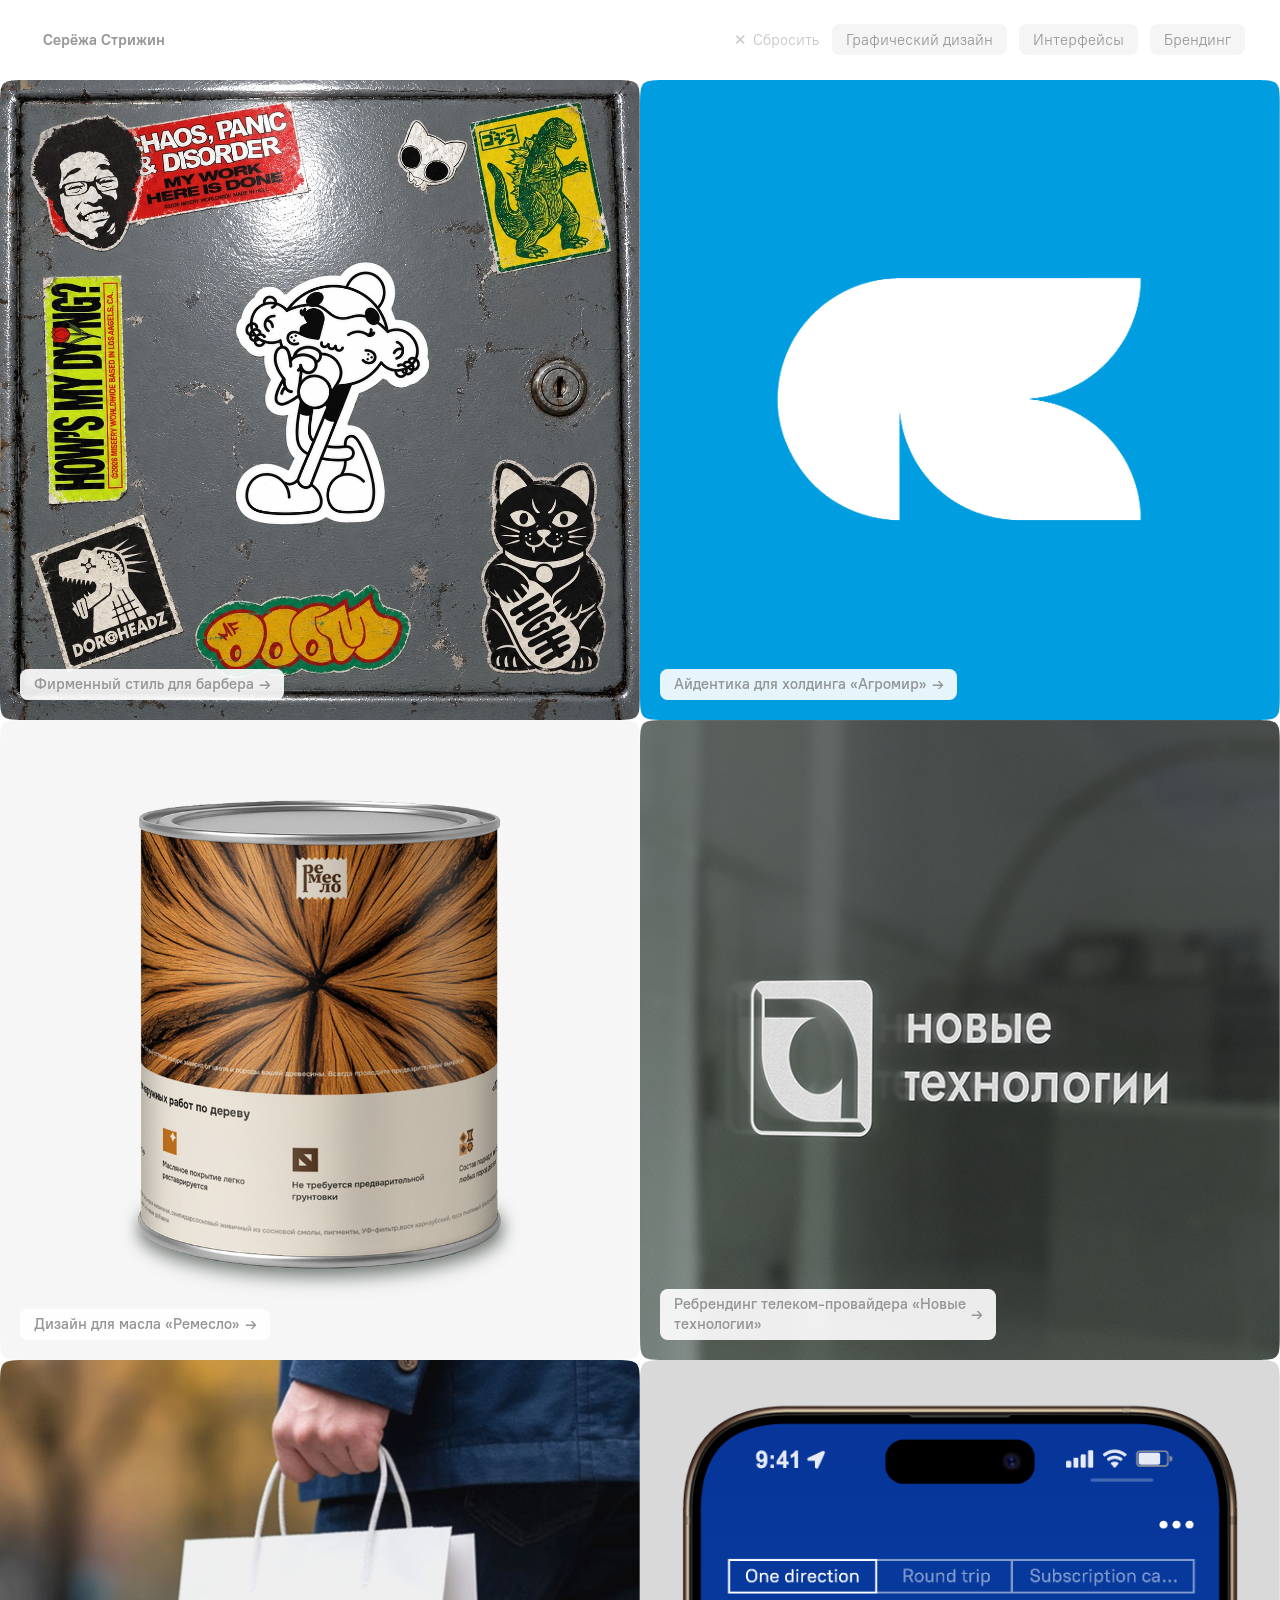
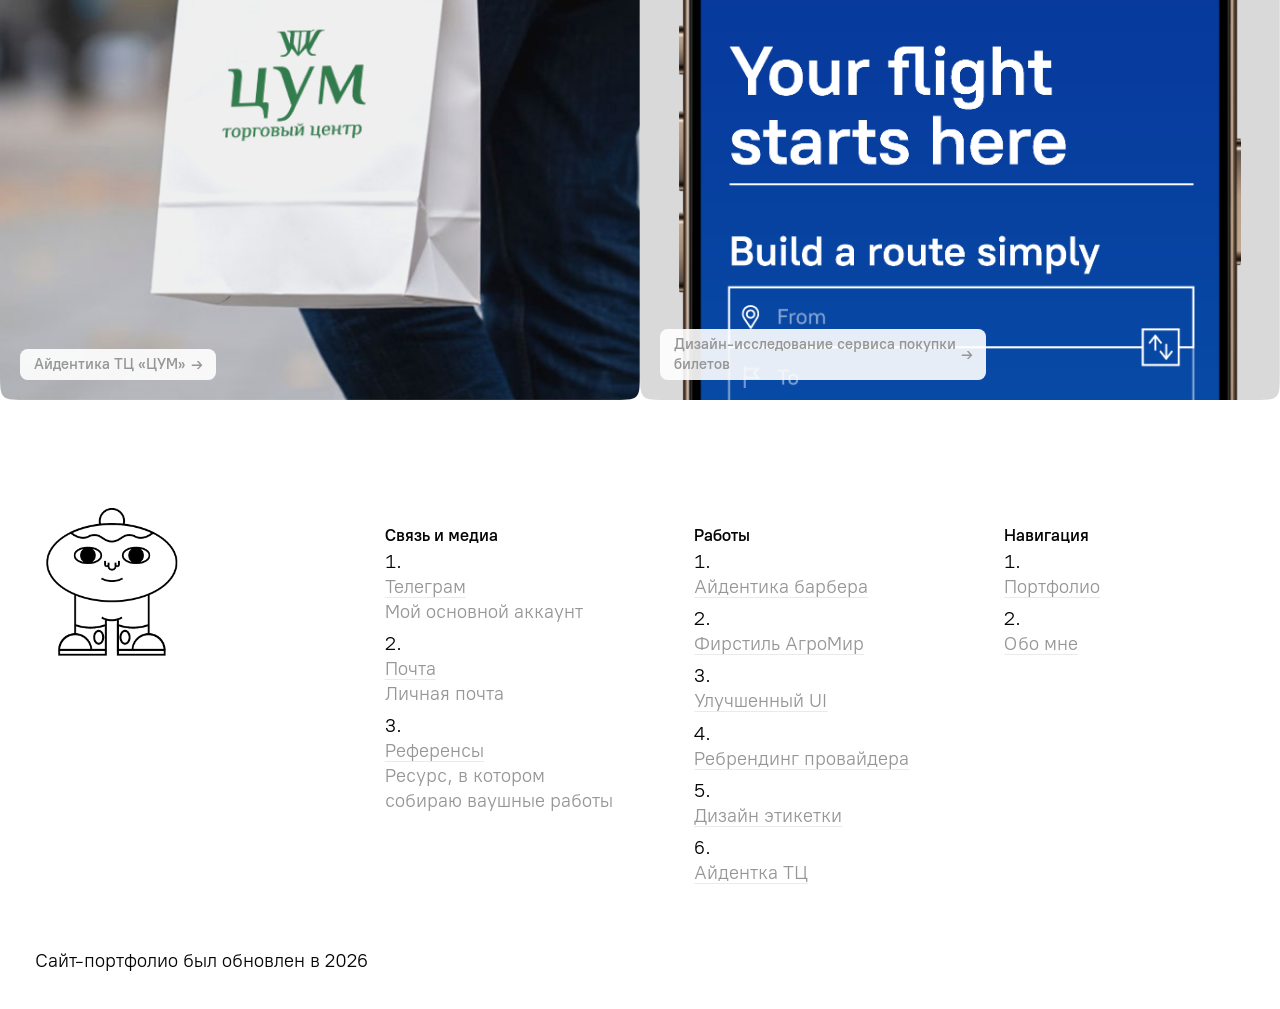
==== commit 1364caa1: "Update index.html" ====
--- a/index.html
+++ b/index.html
@@ -68,12 +68,12 @@
           position: relative;
           display: flex;
           flex-direction: column;
-          background: rgba(243, 243, 243, 0.85);
+          background: rgba(241, 241, 241, 0.85);
           backdrop-filter: blur(20px);
           -webkit-backdrop-filter: blur(20px);
         }
         .ids .ids__sequence-item > a[href="jarofoil_up.html"] > figure {
-          background: rgba(241, 241, 241, 0.85);
+          background: rgba(236, 236, 236, 0.85);
           backdrop-filter: blur(20px);
           -webkit-backdrop-filter: blur(20px);
         }
@@ -414,7 +414,7 @@
                  <a href="newtech_up.html">
                   <figure class="ids__rounded">
                     <img src="images/gallery/newtech_1.webp">
-                    <h5>Ребрендинг телеком-провайдера «Новые технологии» <span class="ids-card-arrow">→</span></h5>
+                    <h5>Ребрендинг телеком-провайдера «Новые <br>технологии» <span class="ids-card-arrow">→</span></h5>
                   </figure>
                   </a>
                 </div>
@@ -432,7 +432,7 @@
                  <a href="better_ui.html">
                   <figure class="ids__rounded">
                     <img src="images/gallery/better_ui_button.webp">
-                    <h5>Дизайн-исследование сервиса покупки билетов <span class="ids-card-arrow">→</span></h5>
+                    <h5>Дизайн-исследование сервиса покупки <br>билетов <span class="ids-card-arrow">→</span></h5>
                   </figure>
                 </a>
                 </div>
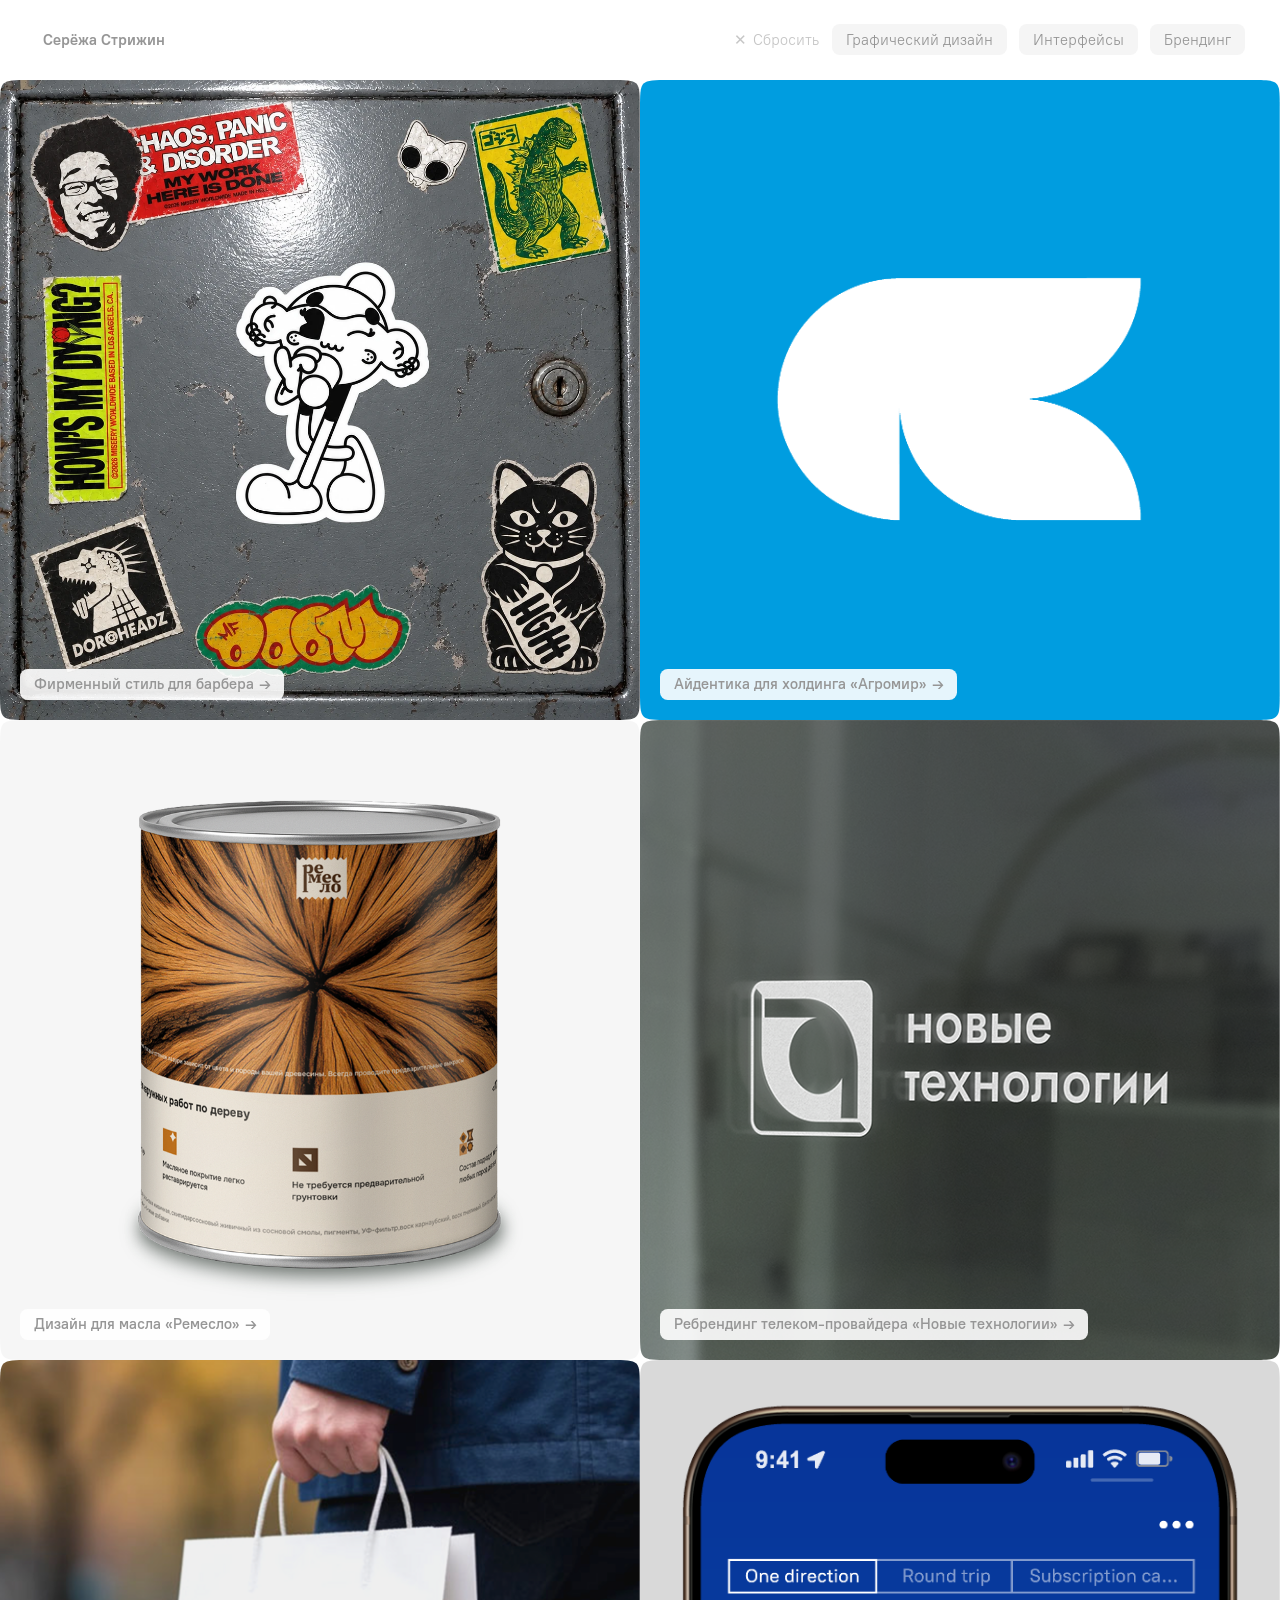
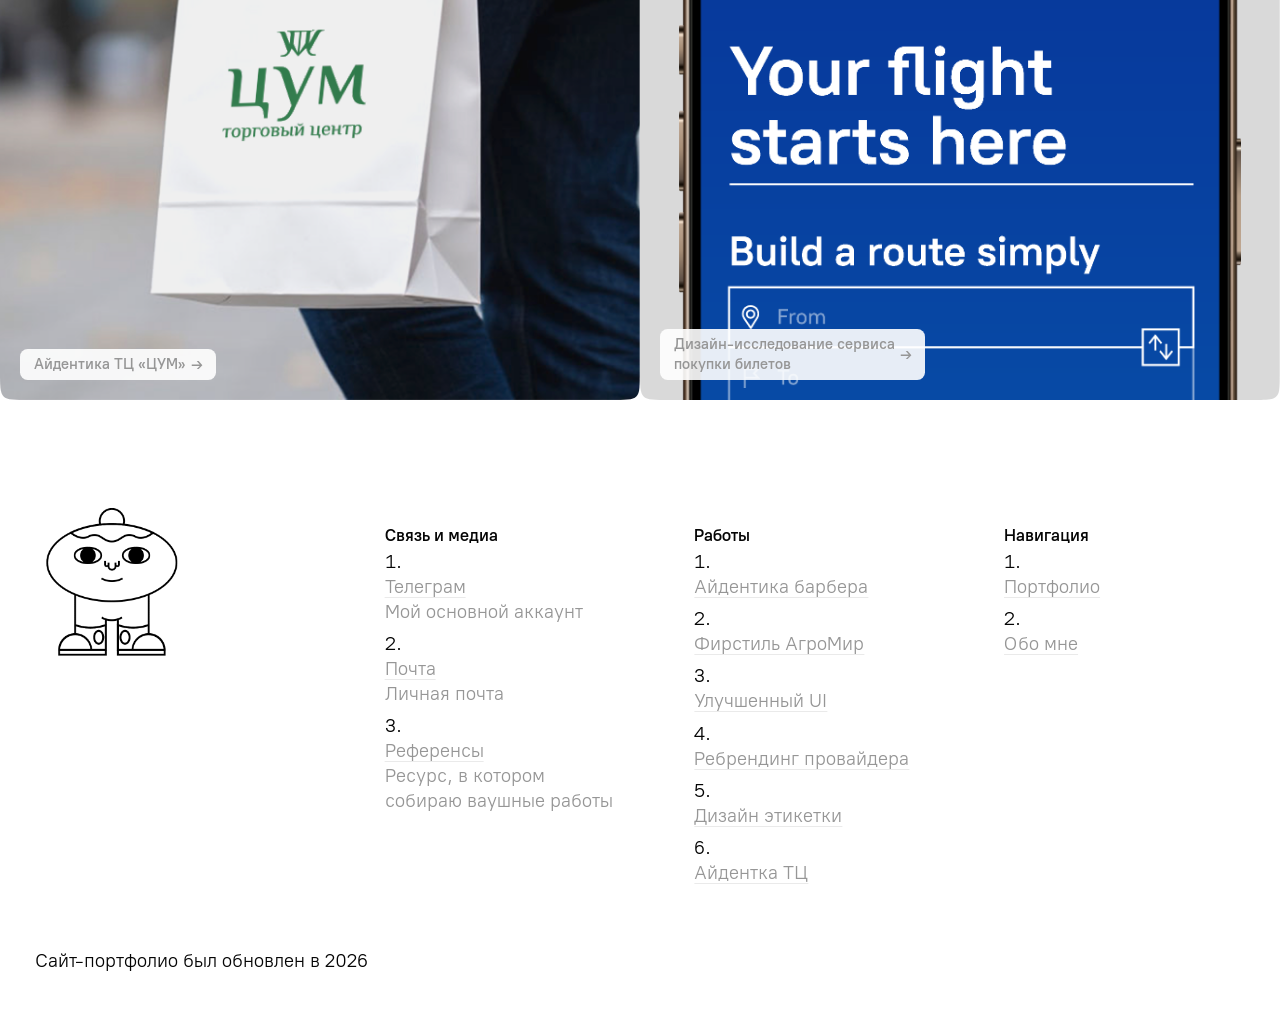
==== commit a05d0b47: "Update index.html" ====
--- a/index.html
+++ b/index.html
@@ -414,7 +414,7 @@
                  <a href="newtech_up.html">
                   <figure class="ids__rounded">
                     <img src="images/gallery/newtech_1.webp">
-                    <h5>Ребрендинг телеком-провайдера «Новые <br>технологии» <span class="ids-card-arrow">→</span></h5>
+                    <h5>Ребрендинг телеком-провайдера «Новые&nbsp;технологии» <span class="ids-card-arrow">→</span></h5>
                   </figure>
                   </a>
                 </div>
@@ -432,7 +432,7 @@
                  <a href="better_ui.html">
                   <figure class="ids__rounded">
                     <img src="images/gallery/better_ui_button.webp">
-                    <h5>Дизайн-исследование сервиса покупки <br>билетов <span class="ids-card-arrow">→</span></h5>
+                    <h5>Дизайн-исследование сервиса<br>покупки&nbsp;билетов <span class="ids-card-arrow">→</span></h5>
                   </figure>
                 </a>
                 </div>
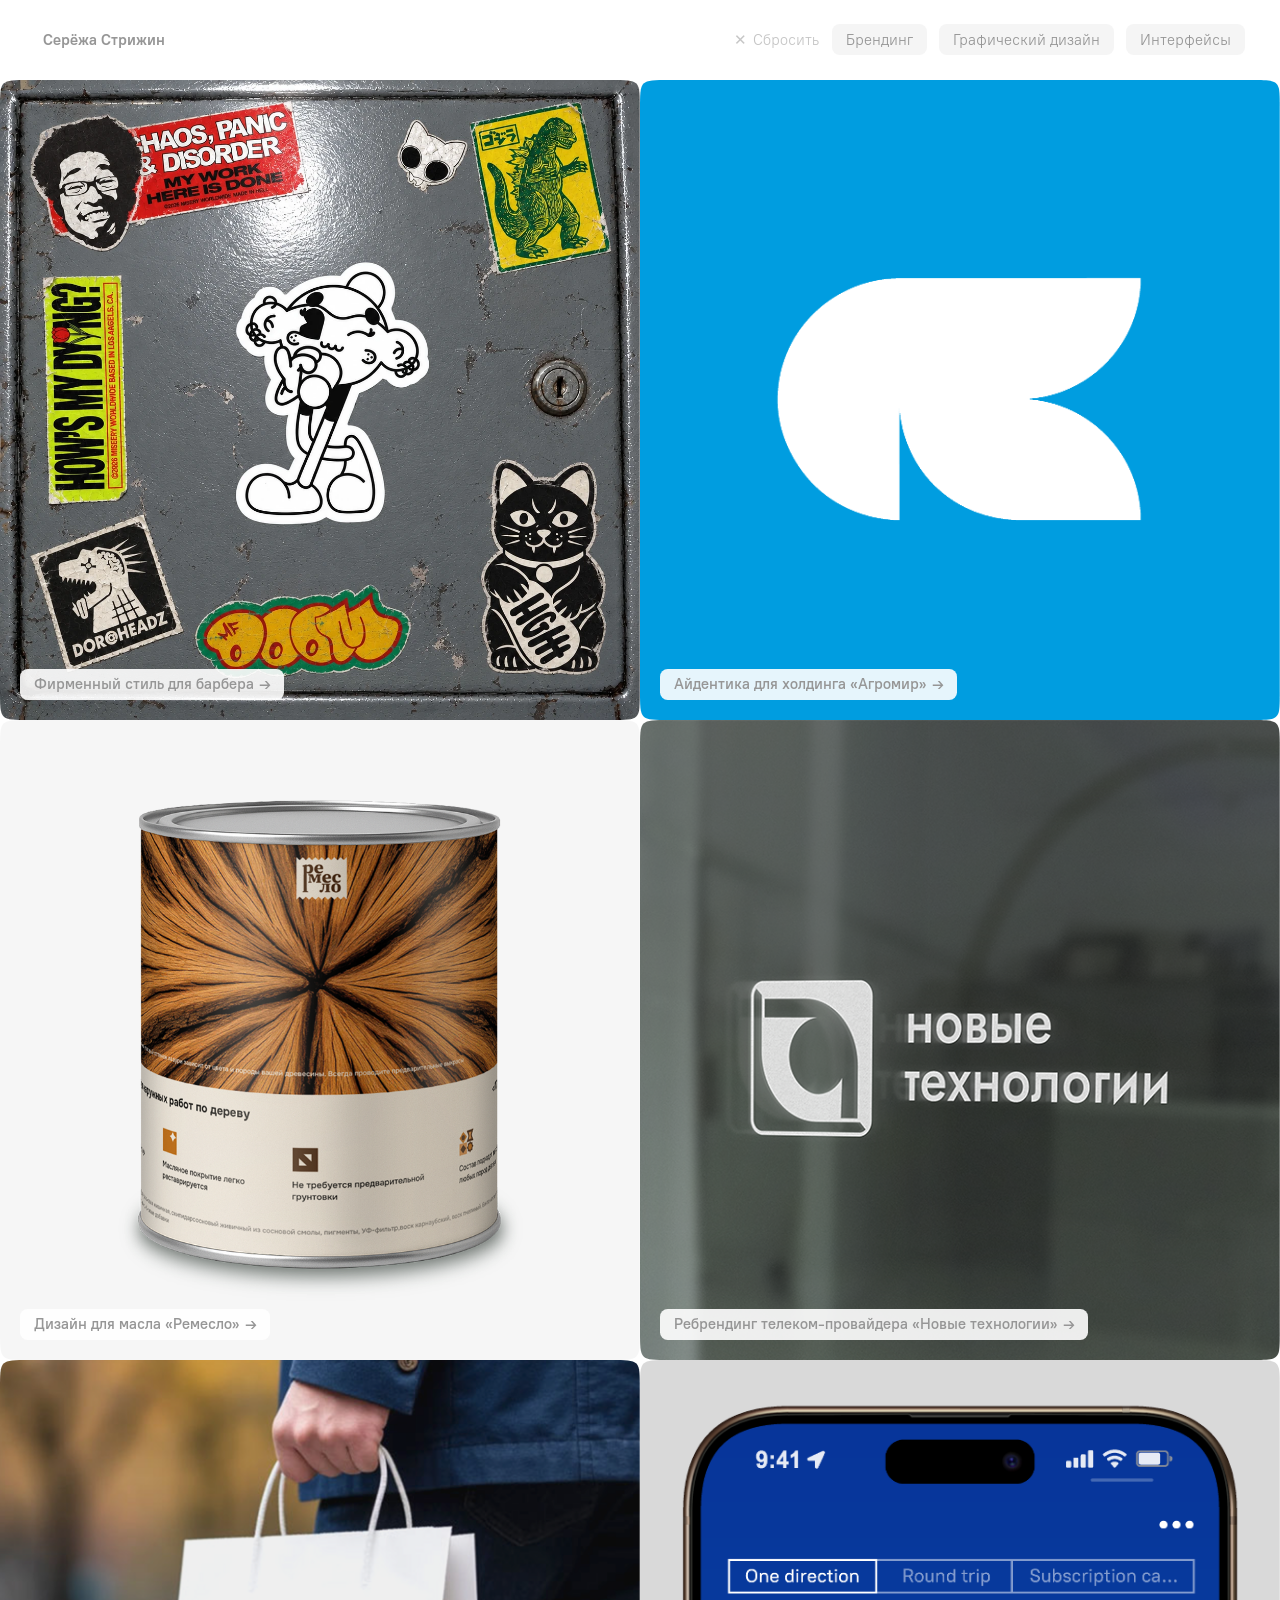
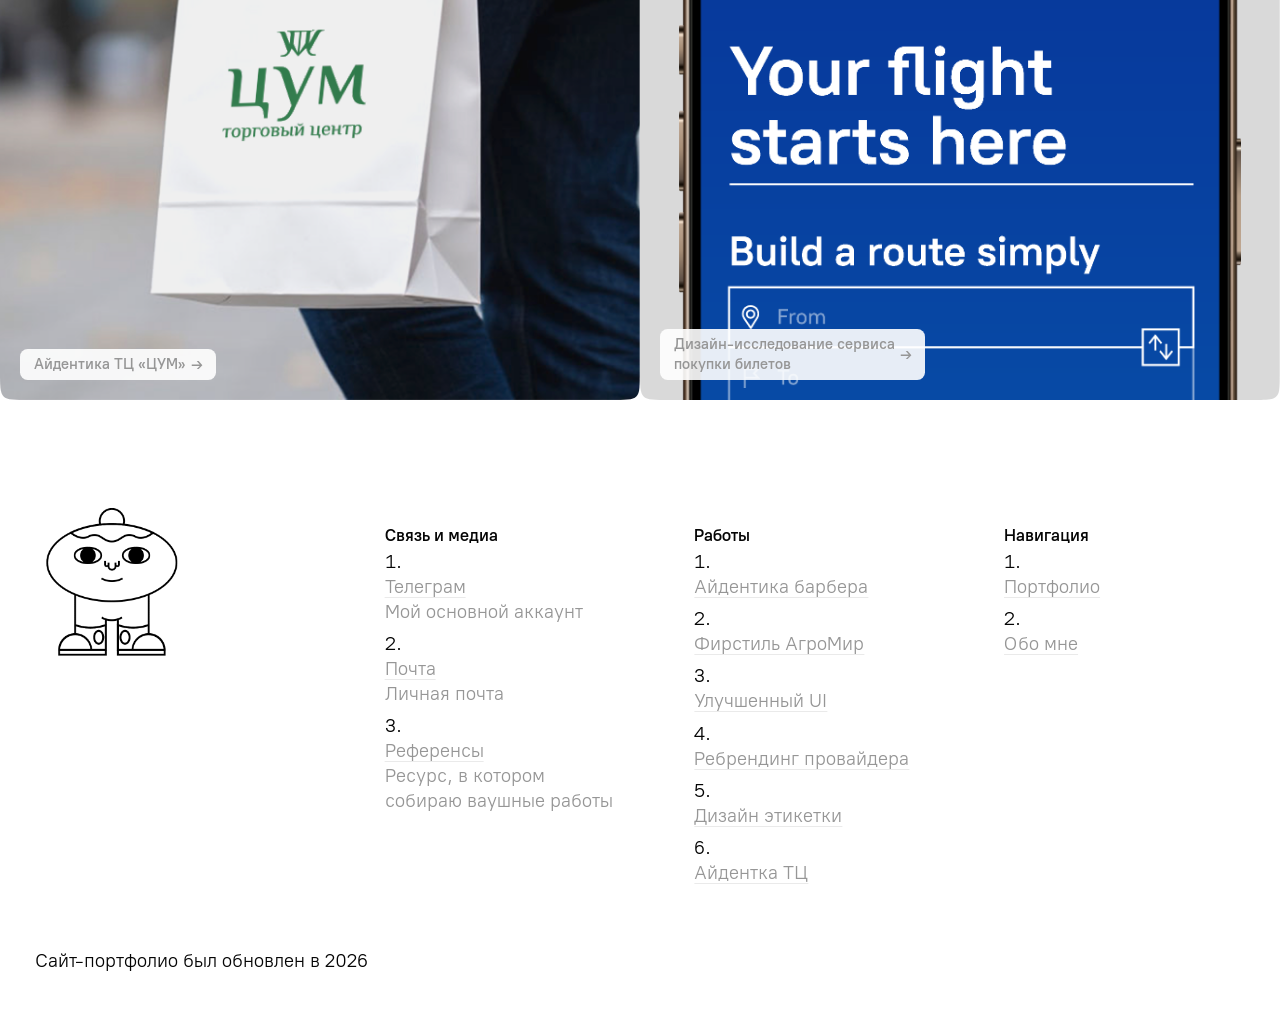
==== commit d3fe80e2: "Update index.html" ====
--- a/index.html
+++ b/index.html
@@ -370,9 +370,9 @@
         <span></span><span></span>
     </button>
 <div id="filters">
+        <a href="#" class="filter" data-filter="branding"><input type="checkbox"><strong>Брендинг</strong></a>
         <a href="#" class="filter" data-filter="design"><input type="checkbox"><strong>Графический дизайн</strong></a>
         <a href="#" class="filter" data-filter="ux"><input type="checkbox"><strong>Интерфейсы</strong></a>
-        <a href="#" class="filter" data-filter="branding"><input type="checkbox"><strong>Брендинг</strong></a>
         <button type="button" class="filter-reset">Сбросить</button>
     </div>
 </header>
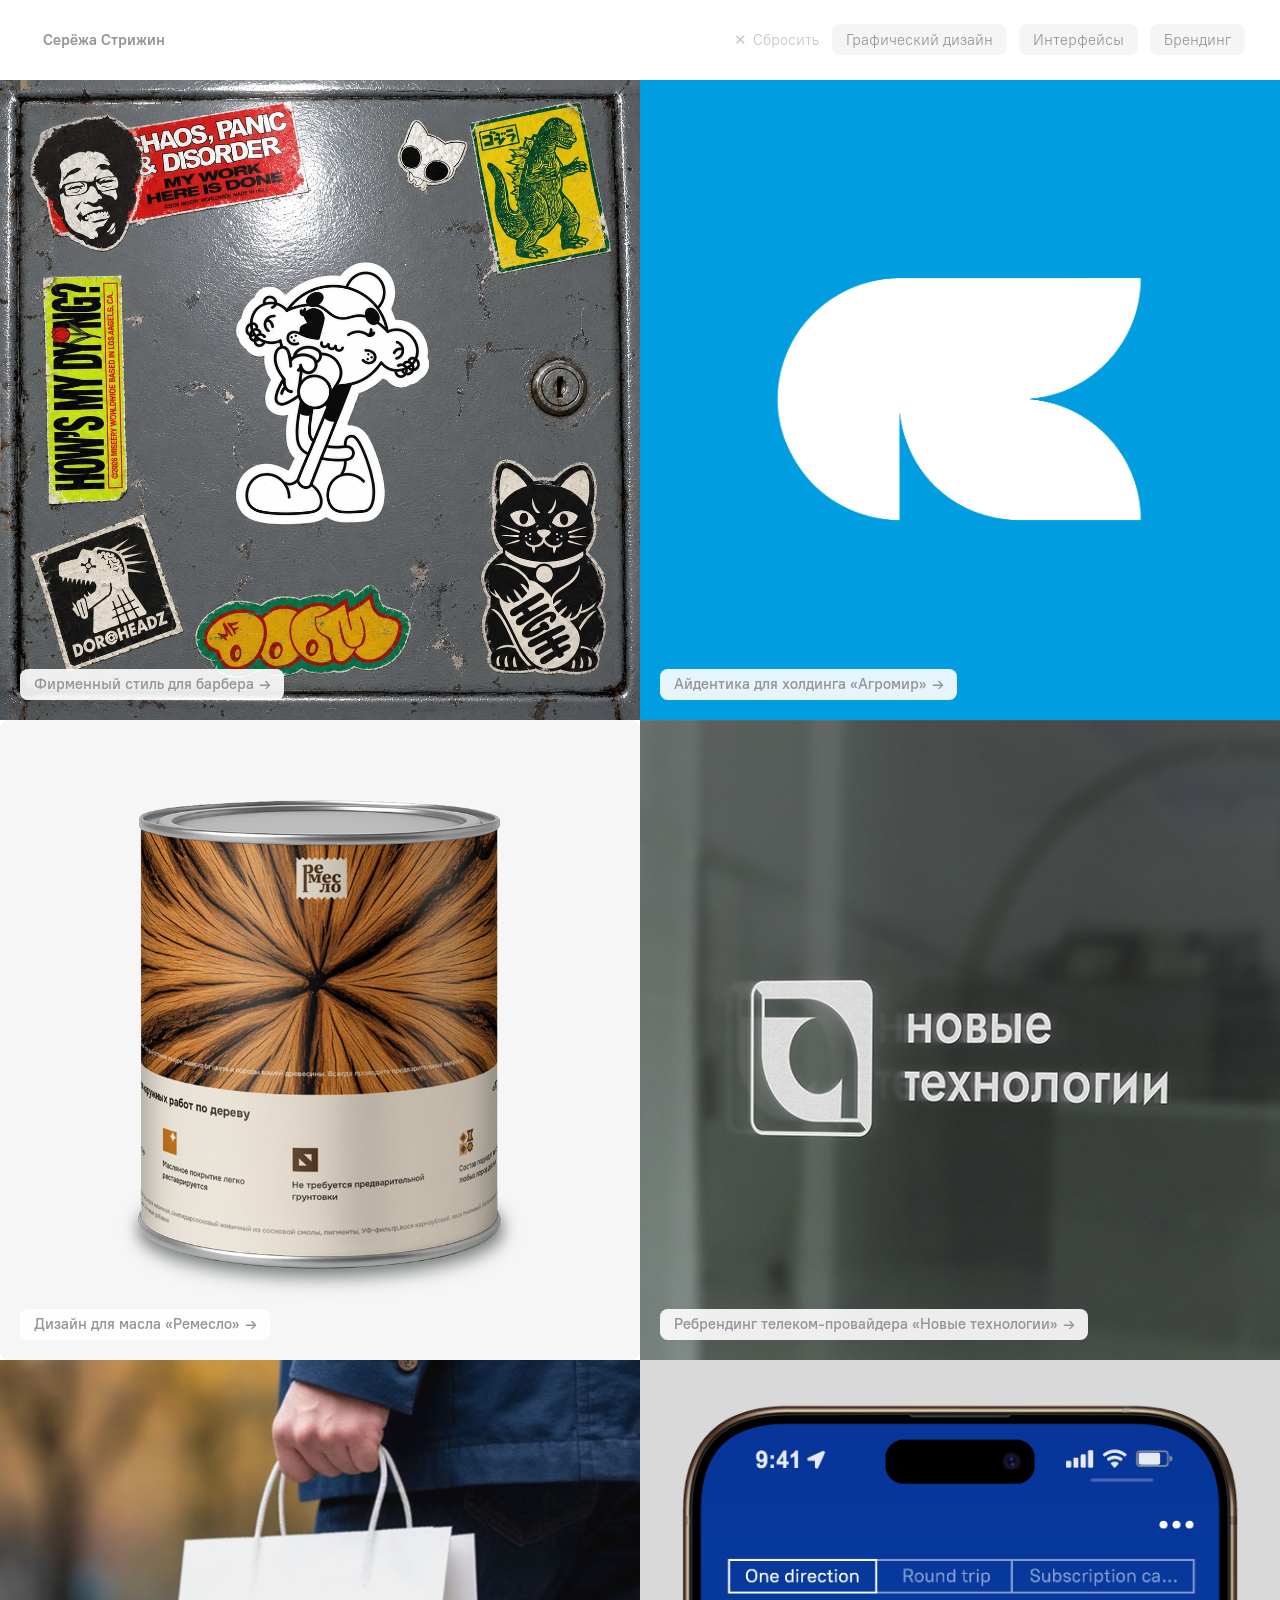
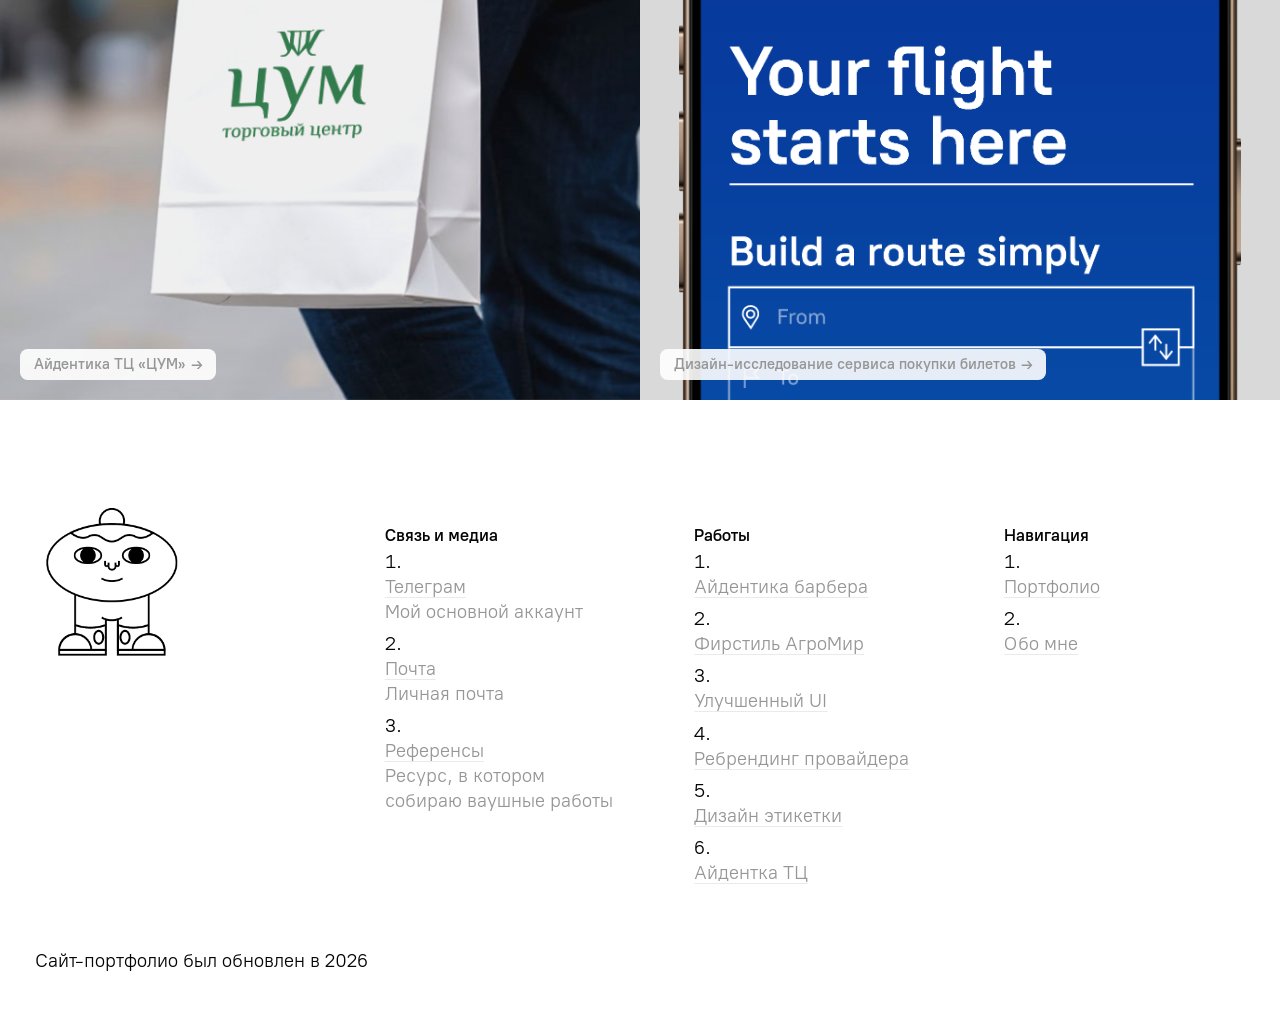
==== commit ce0e2ac9: "Add files via upload" ====
--- a/index.html
+++ b/index.html
@@ -68,9 +68,12 @@
           position: relative;
           display: flex;
           flex-direction: column;
-          background: rgba(241, 241, 241, 0.85);
+          background: rgba(236, 236, 236, 0.85);
           backdrop-filter: blur(20px);
           -webkit-backdrop-filter: blur(20px);
+          border-radius: var(--ids__radius);
+          corner-shape: squircle;
+          overflow: hidden;
         }
         .ids .ids__sequence-item > a[href="jarofoil_up.html"] > figure {
           background: rgba(236, 236, 236, 0.85);
@@ -127,6 +130,18 @@
         .ids .ids__sequence.XL {
           padding: 0 calc(var(--ids__density) * 0.6em);
           --gap: 1em;
+        }
+        @supports not (corner-shape: squircle) {
+          .ids .ids__sequence-item > a > figure {
+            mask:
+              url('data:image/svg+xml;utf-8,<svg xmlns="http://www.w3.org/2000/svg" width="100" height="100"><path d="m0,1 c0,-1 0,-1 1,-1 l99,0 l0,100 l-100,0 Z"/></svg>') top left / calc(var(--ids__radius) * 100) no-repeat intersect,
+              url('data:image/svg+xml;utf-8,<svg xmlns="http://www.w3.org/2000/svg" width="100" height="100"><path d="m0,0 l99,0 c1,0 1,0 1,1 l0,99 l-100,0 l0,-100 Z"/></svg>') top right / calc(var(--ids__radius) * 100) no-repeat intersect,
+              url('data:image/svg+xml;utf-8,<svg xmlns="http://www.w3.org/2000/svg" width="100" height="100"><path d="m0,0 l100,0 l0,99 c0,1 -0,1 -1,1 l-99,0 Z"/></svg>') bottom right / calc(var(--ids__radius) * 100) no-repeat intersect,
+              url('data:image/svg+xml;utf-8,<svg xmlns="http://www.w3.org/2000/svg" width="100" height="100"><path d="m0,0 l100,0 l0,100 l-99,0 c-1,0 -1,-0 -1,-1 Z"/></svg>') bottom left / calc(var(--ids__radius) * 100) no-repeat intersect
+            ;
+            border-radius: 0;
+            border-radius: initial;
+          }
         }
       }
 
@@ -370,9 +385,9 @@
         <span></span><span></span>
     </button>
 <div id="filters">
-        <a href="#" class="filter" data-filter="branding"><input type="checkbox"><strong>Брендинг</strong></a>
         <a href="#" class="filter" data-filter="design"><input type="checkbox"><strong>Графический дизайн</strong></a>
         <a href="#" class="filter" data-filter="ux"><input type="checkbox"><strong>Интерфейсы</strong></a>
+        <a href="#" class="filter" data-filter="branding"><input type="checkbox"><strong>Брендинг</strong></a>
         <button type="button" class="filter-reset">Сбросить</button>
     </div>
 </header>
@@ -385,7 +400,7 @@
 
                   <div class="ids__sequence-item" data-category="branding">
                  <a href="motherofcuts.html">
-                  <figure class="ids__rounded">
+                  <figure>
                     <img src="images/gallery/moc_bunner.webp">
                     <h5>Фирменный стиль для барбера <span class="ids-card-arrow">→</span></h5>
                   </figure>
@@ -394,7 +409,7 @@
   
                   <div class="ids__sequence-item" data-category="branding">
                  <a href="agromir_up.html">
-                  <figure class="ids__rounded">
+                  <figure>
                     <img src="images/gallery/agromir_new_button_image.webp">
                     <h5>Айдентика для холдинга «Агромир» <span class="ids-card-arrow">→</span></h5>
                   </figure>
@@ -403,7 +418,7 @@
   
                 <div class="ids__sequence-item" data-category="design">
                  <a href="jarofoil_up.html">
-                  <figure class="ids__rounded">
+                  <figure>
                     <span class="jarofoil-up-img"><img src="images/gallery/jar_bunner_2.4.webp"></span>
                     <h5 class="jarofoil-up-label">Дизайн для масла «Ремесло» <span class="ids-card-arrow">→</span></h5>
                   </figure>
@@ -412,7 +427,7 @@
   
                  <div class="ids__sequence-item" data-category="branding">
                  <a href="newtech_up.html">
-                  <figure class="ids__rounded">
+                  <figure>
                     <img src="images/gallery/newtech_1.webp">
                     <h5>Ребрендинг телеком-провайдера «Новые&nbsp;технологии» <span class="ids-card-arrow">→</span></h5>
                   </figure>
@@ -421,7 +436,7 @@
 
                 <div class="ids__sequence-item" data-category="branding">
                    <a href="tsum_up.html">
-                    <figure class="ids__rounded">
+                    <figure>
                     <img src="images/gallery/tsum_2.webp">
                     <h5>Айдентика ТЦ «ЦУМ» <span class="ids-card-arrow">→</span></h5>
                     </figure>
@@ -430,9 +445,9 @@
   
                 <div class="ids__sequence-item" data-category="ux">
                  <a href="better_ui.html">
-                  <figure class="ids__rounded">
+                  <figure>
                     <img src="images/gallery/better_ui_button.webp">
-                    <h5>Дизайн-исследование сервиса<br>покупки&nbsp;билетов <span class="ids-card-arrow">→</span></h5>
+                    <h5>Дизайн-исследование сервиса покупки&nbsp;билетов <span class="ids-card-arrow">→</span></h5>
                   </figure>
                 </a>
                 </div>
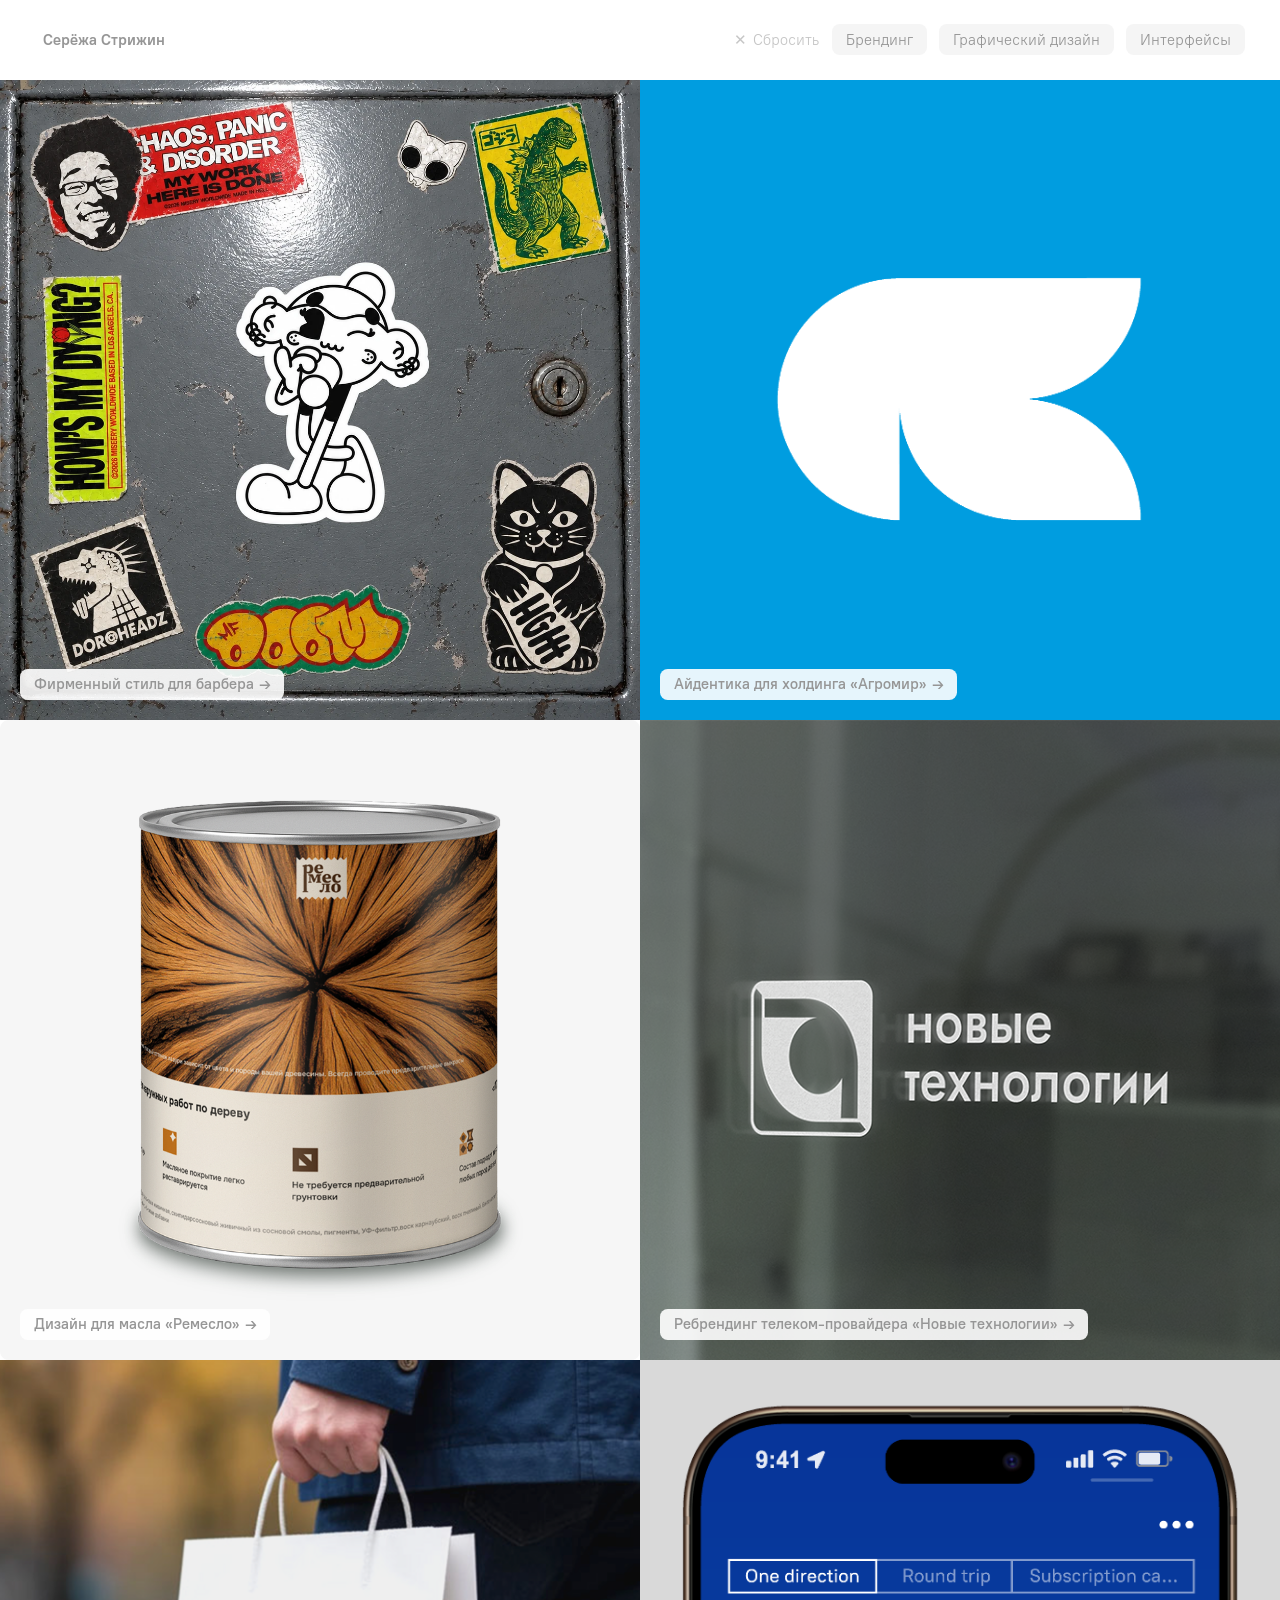
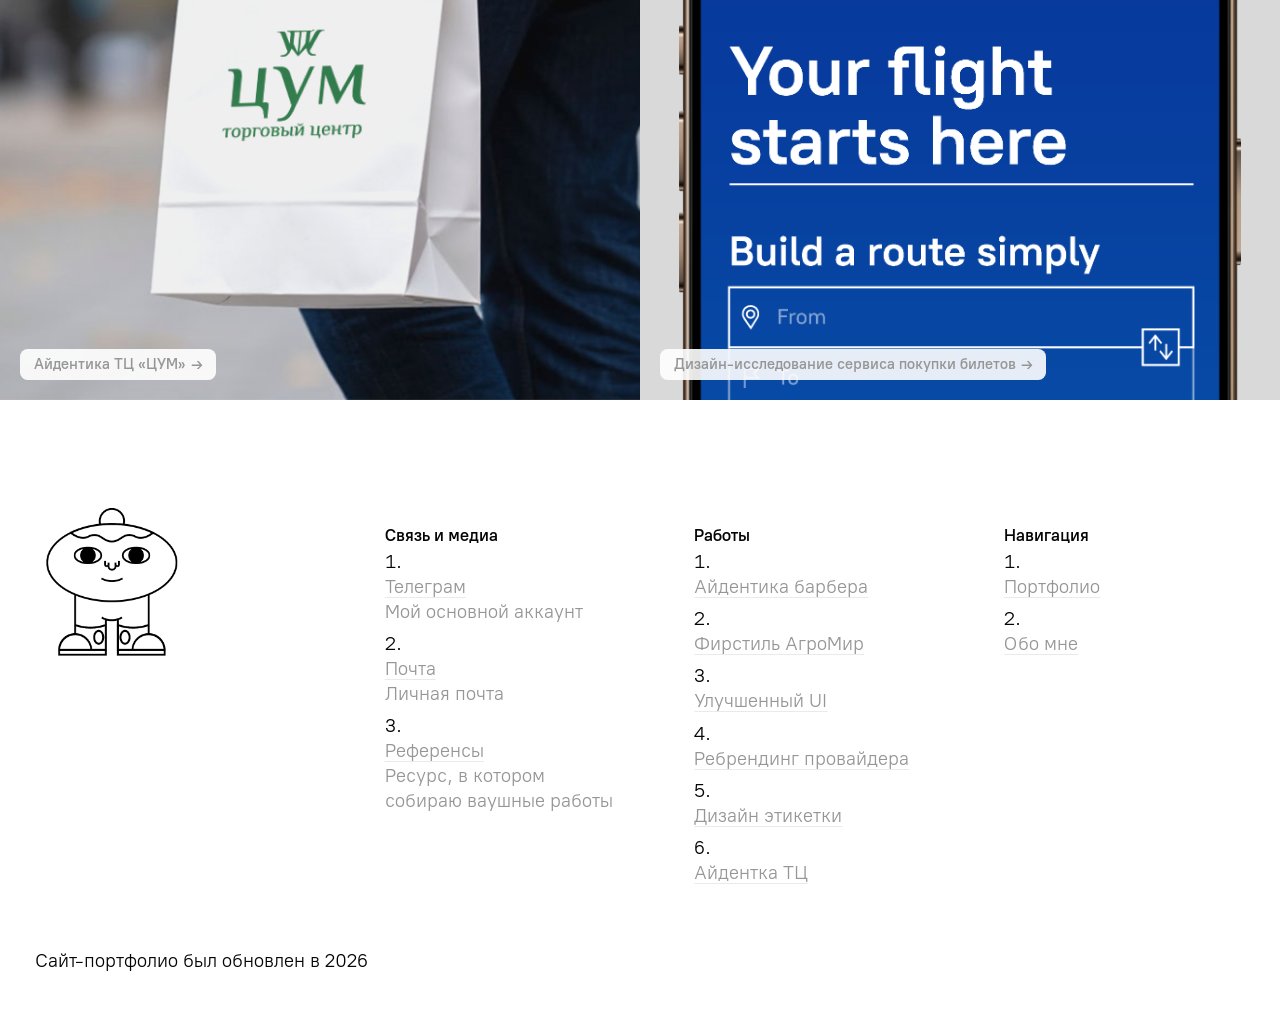
==== commit 5d908f7c: "Update index.html" ====
--- a/index.html
+++ b/index.html
@@ -385,9 +385,9 @@
         <span></span><span></span>
     </button>
 <div id="filters">
+        <a href="#" class="filter" data-filter="branding"><input type="checkbox"><strong>Брендинг</strong></a>
         <a href="#" class="filter" data-filter="design"><input type="checkbox"><strong>Графический дизайн</strong></a>
         <a href="#" class="filter" data-filter="ux"><input type="checkbox"><strong>Интерфейсы</strong></a>
-        <a href="#" class="filter" data-filter="branding"><input type="checkbox"><strong>Брендинг</strong></a>
         <button type="button" class="filter-reset">Сбросить</button>
     </div>
 </header>
